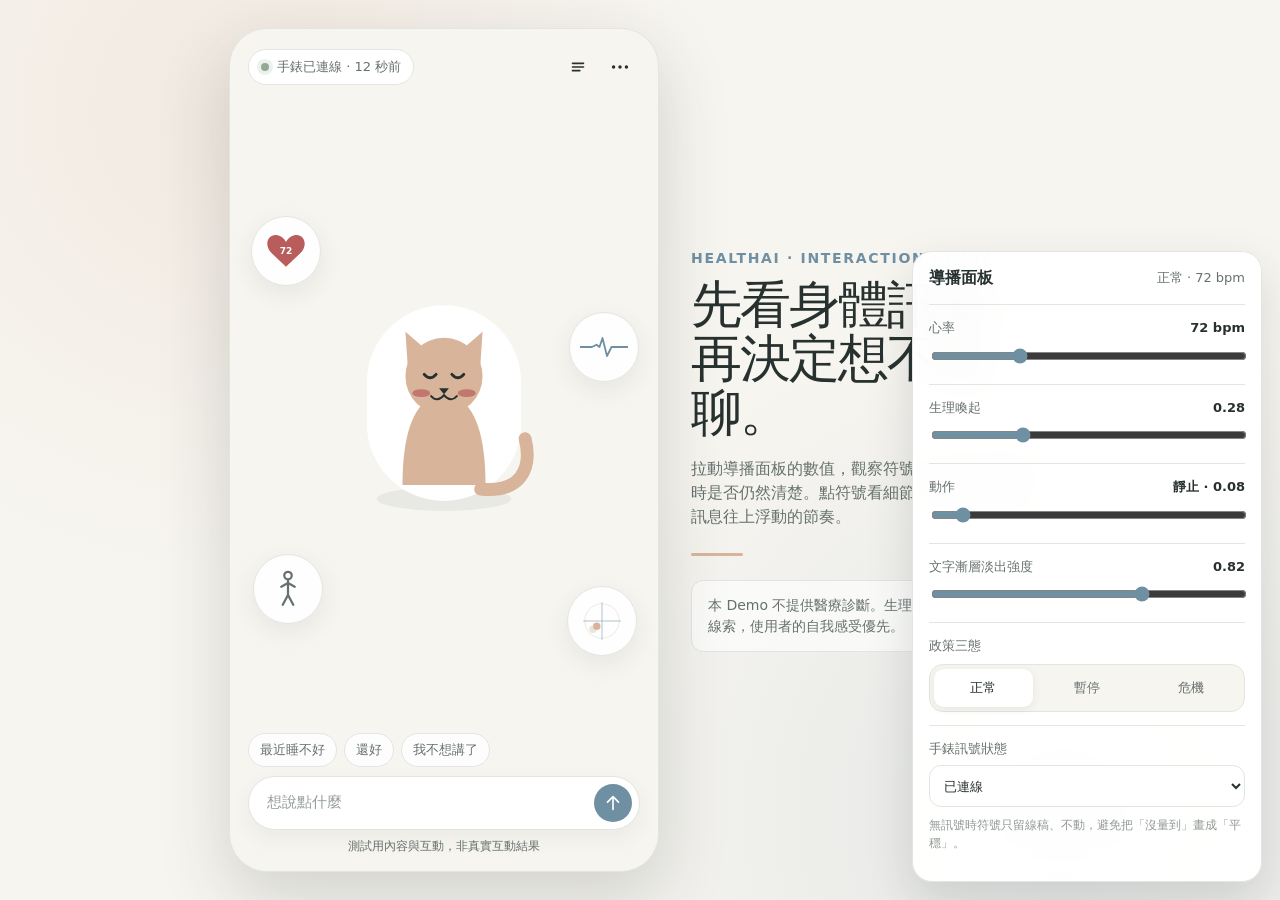
==== Demo/HealthAI/index.html @ ce858ed0 "demo" ====
<!DOCTYPE html>
<!-- saved from url=(0062)file:///W:/UnityProject/HealthAI/docs/demo/HealthAI/index.html -->
<html lang="zh-Hant" style="--bpm: 72; --arousal: 0.28; --movement: 0.05;"><head><meta http-equiv="Content-Type" content="text/html; charset=UTF-8">
  
  <meta name="viewport" content="width=device-width, initial-scale=1">
  <meta name="description" content="HealthAI 單頁介面互動 Demo，所有資料與回覆皆為虛構內容。">
  <title>HealthAI 介面互動 Demo</title>
  <style>
    :root {
      --background: #F7F5F0;
      --surface: #FFFFFF;
      --brandPrimary: #6F8FA3;
      --brandSecondary: #91A995;
      --accentWarm: #D8B49B;
      --textPrimary: #27312F;
      --textSecondary: #66716D;
      --divider: #E2E5E1;
      --caution: #B98555;
      --critical: #B85C5C;
      --bpm: 72;
      --arousal: .28;
      --movement: .08;
      --veil-opacity: .82;
      color-scheme: light;
      font-family: "Noto Sans TC", "PingFang TC", "Microsoft JhengHei", "Segoe UI", system-ui, sans-serif;
    }

    * { box-sizing: border-box; }
    html { background: var(--background); }
    body {
      margin: 0;
      min-width: 320px;
      min-height: 100vh;
      color: var(--textPrimary);
      background:
        radial-gradient(circle at 18% 12%, color-mix(in srgb, var(--accentWarm) 18%, transparent), transparent 29rem),
        radial-gradient(circle at 83% 90%, color-mix(in srgb, var(--brandPrimary) 14%, transparent), transparent 32rem),
        var(--background);
      font-size: 16px;
      line-height: 1.5;
    }

    button, input, select { font: inherit; }
    button { color: inherit; }
    button:focus-visible, input:focus-visible, select:focus-visible {
      outline: 3px solid color-mix(in srgb, var(--brandPrimary) 48%, transparent);
      outline-offset: 2px;
    }
    [hidden] { display: none !important; }

    .demo-shell {
      min-height: 100vh;
      display: grid;
      grid-template-columns: minmax(320px, 430px) minmax(260px, 360px);
      align-items: center;
      justify-content: center;
      gap: 32px;
      padding: 28px;
    }

    .context {
      max-width: 350px;
      align-self: center;
    }
    .context-kicker {
      margin: 0 0 8px;
      color: var(--brandPrimary);
      font-size: .875rem;
      font-weight: 700;
      letter-spacing: .12em;
      text-transform: uppercase;
    }
    .context h1 {
      margin: 0;
      font-size: clamp(2rem, 4vw, 3.6rem);
      font-weight: 500;
      line-height: 1.06;
      letter-spacing: -.04em;
    }
    .context-copy { margin: 18px 0 0; color: var(--textSecondary); }
    .context-rule {
      width: 52px;
      height: 3px;
      margin: 24px 0;
      border: 0;
      border-radius: 99px;
      background: var(--accentWarm);
    }
    .context-note {
      margin: 0;
      padding: 14px 16px;
      border: 1px solid var(--divider);
      border-radius: 12px;
      background: color-mix(in srgb, var(--surface) 65%, transparent);
      color: var(--textSecondary);
      font-size: .875rem;
    }

    .phone {
      position: relative;
      width: min(100%, 430px);
      height: min(880px, calc(100vh - 56px));
      min-height: 680px;
      overflow: hidden;
      isolation: isolate;
      border: 1px solid var(--divider);
      border-radius: 38px;
      background: var(--background);
      box-shadow: 0 26px 70px color-mix(in srgb, var(--textPrimary) 18%, transparent);
    }

    .app {
      height: 100%;
      display: flex;
      flex-direction: column;
      padding: max(18px, env(safe-area-inset-top)) 18px max(16px, env(safe-area-inset-bottom));
    }

    .topbar {
      position: relative;
      z-index: 7;
      display: flex;
      align-items: center;
      justify-content: space-between;
      gap: 12px;
    }
    .top-actions { position: relative; display: flex; align-items: center; gap: 2px; }
    .connection {
      min-height: 36px;
      display: inline-flex;
      align-items: center;
      gap: 8px;
      padding: 6px 12px;
      border: 1px solid var(--divider);
      border-radius: 999px;
      background: var(--surface);
      color: var(--textSecondary);
      font-size: .8125rem;
      white-space: nowrap;
    }
    .connection-dot {
      width: 8px;
      height: 8px;
      border-radius: 50%;
      background: var(--brandSecondary);
      box-shadow: 0 0 0 4px color-mix(in srgb, var(--brandSecondary) 17%, transparent);
    }
    .icon-button {
      width: 40px;
      height: 40px;
      display: inline-grid;
      place-items: center;
      flex: 0 0 auto;
      padding: 0;
      border: 0;
      border-radius: 50%;
      background: transparent;
      cursor: pointer;
    }
    .icon-button:hover { background: color-mix(in srgb, var(--surface) 75%, transparent); }
    .icon { width: 22px; height: 22px; fill: none; stroke: currentColor; stroke-width: 1.8; stroke-linecap: round; stroke-linejoin: round; }

    .entry-menu {
      position: absolute;
      z-index: 15;
      top: 45px;
      right: 0;
      width: 220px;
      display: none;
      padding: 7px;
      border: 1px solid var(--divider);
      border-radius: 16px;
      background: var(--surface);
      box-shadow: 0 14px 34px color-mix(in srgb, var(--textPrimary) 14%, transparent);
    }
    .entry-menu.open { display: grid; gap: 3px; }
    .entry-menu button {
      min-height: 44px;
      display: flex;
      align-items: center;
      justify-content: space-between;
      padding: 9px 11px;
      border: 0;
      border-radius: 11px;
      background: transparent;
      cursor: pointer;
      text-align: left;
      font-size: .875rem;
    }
    .entry-menu button:hover { background: var(--background); }
    .entry-menu small { color: var(--textSecondary); }

    .persistent-disclosure {
      flex-shrink: 0;
      margin: 8px 0 0;
      padding: 0 4px;
      color: var(--textSecondary);
      font-size: .75rem;
      line-height: 1.45;
      text-align: center;
    }

    .scene {
      position: relative;
      flex: 1;
      min-height: 0;
      margin-top: 8px;
    }

    .cat-wrap {
      position: absolute;
      left: 50%;
      top: 49%;
      width: 178px;
      transform: translate(-50%, -50%);
      transition: opacity .3s ease, transform .45s ease;
    }
    .cat-wrap svg { display: block; width: 100%; overflow: visible; }
    .cat-eyes-soft, .cat-mouth-soft { opacity: 1; transition: opacity .25s ease; }
    .cat-eyes-open { opacity: 0; transition: opacity .25s ease; }
    .cat-eyes-neutral, .cat-mouth-neutral { opacity: 0; transition: opacity .25s ease; }
    .cat-cheeks { opacity: .7; transition: opacity .25s ease; }
    [data-expression="attentive"] .cat-eyes-soft { opacity: 0; }
    [data-expression="attentive"] .cat-eyes-open { opacity: 1; }
    [data-state="paused"] .cat-eyes-soft,
    [data-state="paused"] .cat-eyes-open,
    [data-state="paused"] .cat-mouth-soft,
    [data-state="crisis"] .cat-eyes-soft,
    [data-state="crisis"] .cat-eyes-open,
    [data-state="crisis"] .cat-mouth-soft { opacity: 0; }
    [data-state="paused"] .cat-eyes-neutral,
    [data-state="paused"] .cat-mouth-neutral,
    [data-state="crisis"] .cat-eyes-neutral,
    [data-state="crisis"] .cat-mouth-neutral { opacity: 1; }
    [data-state="paused"] .cat-cheeks,
    [data-state="crisis"] .cat-cheeks { opacity: 0; }

    .signal {
      position: absolute;
      z-index: 2;
      display: grid;
      place-items: center;
      width: 70px;
      height: 70px;
      padding: 0;
      border: 1px solid var(--divider);
      border-radius: 50%;
      background: color-mix(in srgb, var(--surface) 92%, transparent);
      box-shadow: 0 8px 24px color-mix(in srgb, var(--textPrimary) 8%, transparent);
      cursor: pointer;
      transition: border-color .2s ease, transform .2s ease, opacity .2s ease;
    }
    .signal:hover, .signal:focus-visible {
      z-index: 6;
      border-color: var(--brandPrimary);
    }
    .signal-heart { left: 3px; top: 19%; color: var(--critical); }
    .signal-ecg { right: 1px; top: 34%; color: var(--brandPrimary); }
    .signal-walk { left: 5px; bottom: 17%; color: var(--textSecondary); }
    .signal-va { right: 3px; bottom: 12%; color: var(--brandPrimary); }
    .signal svg { width: 48px; height: 48px; overflow: visible; }

    .heart-glyph {
      transform-origin: 32px 34px;
      animation: heartbeat calc(60s / var(--bpm)) ease-in-out infinite;
    }
    .heart-number {
      font-size: 12px;
      font-weight: 700;
      fill: var(--surface);
      text-anchor: middle;
      dominant-baseline: middle;
      pointer-events: none;
    }
    .heart-number.three-digits { font-size: 9.5px; }
    @keyframes heartbeat {
      0%, 44%, 100% { transform: scale(1); }
      12% { transform: scale(1.13); }
      24% { transform: scale(.98); }
    }

    .ecg-window { clip-path: inset(0 round 10px); }
    .ecg-track { animation: ecg-roll calc(2.7s - var(--arousal) * 1.7s) linear infinite; }
    @keyframes ecg-roll { to { transform: translateX(-64px); } }

    .walker-pose { display: none; }
    .walker-pose.active { display: block; }
    .walker.active { animation: walk-bob calc(1.2s - var(--movement) * .7s) ease-in-out infinite; }
    @keyframes walk-bob { 50% { transform: translateY(-2px) rotate(1deg); } }

    .va-cursor { transition: cx .55s ease, cy .55s ease; }
    .va-trail { transition: cx 1.15s ease, cy 1.15s ease; }

    .unknown .signal-heart,
    .unknown .signal-ecg,
    .unknown .signal-walk { color: var(--textSecondary); border-style: dashed; opacity: .74; }
    .unknown .heart-glyph { fill: none; stroke: currentColor; stroke-width: 2; animation: none; }
    .unknown .heart-number { fill: var(--textSecondary); font-size: 15px; }
    .unknown .ecg-track, .unknown .walker { animation: none; }

    .messages-veil {
      display: none;
      position: absolute;
      z-index: 3;
      left: -18px;
      right: -18px;
      bottom: 0;
      height: 68%;
      pointer-events: none;
      opacity: 0;
      background: linear-gradient(to bottom, transparent 0%, rgb(247 245 240 / .62) 42%, rgb(247 245 240 / var(--veil-opacity)) 100%);
      transition: opacity .3s ease;
    }
    [data-state="conversing"] .messages-veil,
    [data-state="paused"] .messages-veil,
    [data-state="crisis"] .messages-veil { opacity: 1; }

    .message-stack {
      position: absolute;
      z-index: 5;
      left: 5px;
      right: 5px;
      bottom: 8px;
      max-height: 48%;
      display: flex;
      flex-direction: column-reverse;
      gap: 9px;
      overflow: hidden;
      pointer-events: none;
      -webkit-mask-image: linear-gradient(to top, black 0%, black 40%, transparent 100%);
      mask-image: linear-gradient(to top, black 0%, black 40%, transparent 100%);
    }
    .message {
      align-self: flex-start;
      flex-shrink: 0;
      width: 100%;
      padding: 3px 0;
      border: 0;
      border-radius: 0;
      background: transparent;
      box-shadow: none;
      text-align: left;
      overflow-wrap: anywhere;
      pointer-events: auto;
      cursor: pointer;
      animation: message-in .36s ease;
    }
    .message.user {
      align-self: flex-start;
    }
    .message-stack .message-prefix { display: inline; margin-right: 8px; }
    .message-prefix {
      display: block;
      margin-bottom: 2px;
      color: var(--textSecondary);
      font-size: .75rem;
      font-weight: 700;
    }
    .message-text { font-size: .875rem; line-height: 1.45; }
    @keyframes message-in {
      from { opacity: 0; transform: translateY(12px); }
      to { opacity: 1; transform: translateY(0); }
    }

    .pinned-notice {
      position: absolute;
      z-index: 8;
      left: 5px;
      right: 5px;
      bottom: 8px;
      display: none;
      padding: 14px 15px;
      border: 1px solid var(--caution);
      border-radius: 16px;
      background: var(--surface);
      box-shadow: 0 12px 28px color-mix(in srgb, var(--textPrimary) 13%, transparent);
    }
    [data-state="paused"] .pinned-notice.pause { display: block; }
    .pinned-notice strong { display: block; margin-bottom: 3px; font-size: .9375rem; }
    .pinned-notice p { margin: 0; color: var(--textSecondary); font-size: .8125rem; }
    .notice-actions { display: flex; gap: 8px; margin-top: 12px; }
    .notice-actions button { flex: 1; min-height: 40px; }

    .crisis-card {
      position: absolute;
      z-index: 9;
      inset: auto 5px 8px;
      display: none;
      padding: 17px;
      border: 2px solid var(--critical);
      border-radius: 20px;
      background: var(--surface);
      box-shadow: 0 16px 34px color-mix(in srgb, var(--critical) 18%, transparent);
    }
    [data-state="crisis"] .crisis-card { display: block; }
    .crisis-card .eyebrow { color: var(--critical); }
    .crisis-card h2 { margin: 3px 0 7px; font-size: 1.125rem; }
    .crisis-card p { margin: 0; color: var(--textSecondary); font-size: .8125rem; }
    .crisis-actions { display: grid; grid-template-columns: 1fr 1fr; gap: 8px; margin-top: 14px; }

    .composer-zone { position: relative; z-index: 10; }
    .quick-prompts {
      display: flex;
      gap: 7px;
      margin: 0 0 9px;
      overflow-x: auto;
      scrollbar-width: none;
    }
    .quick-prompts::-webkit-scrollbar { display: none; }
    .chip-button {
      min-height: 34px;
      flex: 0 0 auto;
      padding: 6px 11px;
      border: 1px solid var(--divider);
      border-radius: 999px;
      background: color-mix(in srgb, var(--surface) 85%, transparent);
      color: var(--textSecondary);
      font-size: .8125rem;
      cursor: pointer;
    }
    .chip-button:hover { border-color: var(--brandPrimary); color: var(--textPrimary); }

    .composer {
      display: flex;
      align-items: center;
      gap: 8px;
      min-height: 52px;
      padding: 7px 7px 7px 16px;
      border: 1px solid var(--divider);
      border-radius: 999px;
      background: var(--surface);
      box-shadow: 0 8px 22px color-mix(in srgb, var(--textPrimary) 6%, transparent);
    }
    .composer input {
      min-width: 0;
      flex: 1;
      border: 0;
      outline: 0;
      background: transparent;
      color: var(--textPrimary);
      font-size: .9375rem;
    }
    .composer input::placeholder { color: var(--textSecondary); opacity: .68; }
    .send-button {
      width: 38px;
      height: 38px;
      display: grid;
      place-items: center;
      flex: 0 0 auto;
      padding: 0;
      border: 0;
      border-radius: 50%;
      background: var(--brandPrimary);
      color: var(--surface);
      cursor: pointer;
    }
    .send-button:disabled { opacity: .45; cursor: not-allowed; }

    .secondary-button, .primary-button, .critical-button {
      min-height: 44px;
      padding: 9px 14px;
      border-radius: 14px;
      cursor: pointer;
      font-size: .875rem;
      font-weight: 700;
    }
    .secondary-button { border: 1px solid var(--divider); background: var(--surface); }
    .primary-button { border: 1px solid var(--brandPrimary); background: var(--brandPrimary); color: var(--surface); }
    .critical-button { border: 1px solid var(--critical); background: var(--critical); color: var(--surface); }

    .scrim {
      position: absolute;
      z-index: 19;
      inset: 0;
      opacity: 0;
      visibility: hidden;
      border: 0;
      background: color-mix(in srgb, var(--textPrimary) 34%, transparent);
      transition: opacity .25s ease, visibility .25s ease;
    }
    .app[data-state="detail"] ~ .scrim, .phone.transcript-open .scrim { opacity: 1; visibility: visible; }

    .sheet {
      position: absolute;
      z-index: 20;
      left: 0;
      right: 0;
      bottom: 0;
      max-height: 78%;
      padding: 12px 22px max(22px, env(safe-area-inset-bottom));
      overflow-y: auto;
      border-radius: 28px 28px 38px 38px;
      background: var(--surface);
      transform: translateY(104%);
      transition: transform .36s cubic-bezier(.22,.8,.28,1);
    }
    .detail-sheet { visibility: hidden; }
    .app[data-state="detail"] ~ .detail-sheet { transform: translateY(0); visibility: visible; }
    .phone.transcript-open .transcript-sheet { transform: translateY(0); }
    .grabber {
      display: grid; place-items: center; width: 100%; height: 36px;
      margin: -8px auto 6px; padding: 0; border: 0; background: transparent;
      cursor: grab; touch-action: none; user-select: none;
    }
    .grabber::after { content: ''; width: 38px; height: 4px; border-radius: 9px; background: var(--divider); }
    .grabber:hover::after, .grabber:focus-visible::after { background: var(--brandPrimary); }
    .sheet.dragging { transition: none; }
    .sheet.dragging .grabber { cursor: grabbing; }
    .sheet-header { display: flex; align-items: flex-start; justify-content: space-between; gap: 12px; }
    .sheet h2 { margin: 0; font-size: 1.125rem; }
    .sheet-kicker, .eyebrow { margin: 0; color: var(--textSecondary); font-size: .75rem; font-weight: 700; letter-spacing: .06em; }
    .metric-line { display: flex; align-items: baseline; gap: 8px; margin: 12px 0; }
    .metric-value { font-size: 2.5rem; font-weight: 500; letter-spacing: -.04em; }
    .metric-unit { color: var(--textSecondary); font-size: .8125rem; }
    .sparkline { width: 100%; height: 62px; display: block; }
    .detail-grid { display: grid; grid-template-columns: 1fr 1fr; gap: 18px; padding-top: 16px; border-top: 1px solid var(--divider); }
    .detail-grid p { margin: 0; }
    .detail-label { color: var(--textSecondary); font-size: .75rem; }
    .detail-data { margin-top: 3px !important; font-size: .9375rem; }
    .sheet-privacy { margin: 14px 0 0; color: var(--textSecondary); opacity: .72; text-align: center; font-size: .75rem; }
    .sheet .primary-button { width: 100%; margin-top: 18px; }

    .transcript-list { display: flex; flex-direction: column; gap: 10px; margin-top: 16px; }
    .transcript-row { padding: 8px 0; overflow-wrap: anywhere; }
    .empty-transcript { padding: 32px 0; color: var(--textSecondary); text-align: center; }

    .director {
      position: fixed;
      z-index: 50;
      right: 18px;
      bottom: 18px;
      width: min(350px, calc(100vw - 36px));
      border: 1px solid var(--divider);
      border-radius: 20px;
      background: color-mix(in srgb, var(--surface) 96%, transparent);
      box-shadow: 0 18px 45px color-mix(in srgb, var(--textPrimary) 15%, transparent);
      overflow: hidden;
      backdrop-filter: blur(16px);
    }
    .director-toggle {
      width: 100%;
      min-height: 52px;
      display: flex;
      align-items: center;
      justify-content: space-between;
      gap: 12px;
      padding: 12px 16px;
      border: 0;
      background: transparent;
      cursor: pointer;
      font-weight: 700;
    }
    .director-toggle span:last-child { color: var(--textSecondary); font-size: .8125rem; font-weight: 500; }
    .director-body { display: none; max-height: min(72vh, 620px); overflow-y: auto; padding: 0 16px 16px; }
    .director.open .director-body { display: block; }
    .control-group { padding: 13px 0; border-top: 1px solid var(--divider); }
    .control-label { display: flex; justify-content: space-between; gap: 10px; margin-bottom: 8px; color: var(--textSecondary); font-size: .8125rem; }
    .control-label output { color: var(--textPrimary); font-weight: 700; }
    input[type="range"] { width: 100%; accent-color: var(--brandPrimary); }
    .segmented { display: grid; grid-template-columns: repeat(3, 1fr); gap: 5px; padding: 4px; border: 1px solid var(--divider); border-radius: 14px; background: var(--background); }
    .segmented button { min-height: 38px; padding: 6px; border: 0; border-radius: 10px; background: transparent; color: var(--textSecondary); cursor: pointer; font-size: .8125rem; }
    .segmented button[aria-pressed="true"] { background: var(--surface); color: var(--textPrimary); box-shadow: 0 2px 8px color-mix(in srgb, var(--textPrimary) 8%, transparent); }
    .select-label { display: grid; gap: 7px; color: var(--textSecondary); font-size: .8125rem; }
    select { min-height: 42px; padding: 8px 10px; border: 1px solid var(--divider); border-radius: 12px; background: var(--surface); color: var(--textPrimary); }
    .director-hint { margin: 9px 0 0; color: var(--textSecondary); opacity: .72; font-size: .75rem; }

    .toast {
      position: fixed;
      z-index: 70;
      left: 50%;
      bottom: 28px;
      max-width: calc(100vw - 36px);
      padding: 11px 16px;
      border: 1px solid var(--divider);
      border-radius: 999px;
      background: var(--textPrimary);
      color: var(--surface);
      font-size: .8125rem;
      transform: translate(-50%, 20px);
      opacity: 0;
      pointer-events: none;
      transition: opacity .2s ease, transform .2s ease;
    }
    .toast.show { opacity: 1; transform: translate(-50%, 0); }

    @media (max-width: 850px) {
      .demo-shell { grid-template-columns: 1fr; padding: 14px; }
      .context { display: none; }
      .phone { justify-self: center; height: calc(100vh - 28px); min-height: 620px; }
      .director { right: 10px; bottom: 10px; }
    }
    @media (max-height: 730px) {
      .phone { min-height: 600px; }
      .quick-prompts { margin-bottom: 6px; }
      .cat-wrap { width: 146px; }
      .signal { width: 62px; height: 62px; }
      .signal svg { width: 43px; height: 43px; }
    }
    @media (prefers-reduced-motion: reduce) {
      *, *::before, *::after {
        scroll-behavior: auto !important;
        animation-duration: .01ms !important;
        animation-iteration-count: 1 !important;
        transition-duration: .01ms !important;
      }
    }
  </style>
</head>
<body>
  <main class="demo-shell">
    <section class="phone" id="phone" aria-label="HealthAI 互動 Demo">
      <div class="app" id="app" data-state="home">
        <header class="topbar">
          <div class="connection" id="connectionStatus">
            <span class="connection-dot" aria-hidden="true" style="background: var(--brandSecondary);"></span>
            <span id="connectionText">手錶已連線 · 12 秒前</span>
          </div>
          <div class="top-actions">
            <button class="icon-button" id="openTranscriptTop" type="button" aria-label="展開完整訊息串">
              <svg class="icon" viewBox="0 0 24 24" aria-hidden="true"><path d="M6 8h12M6 12h12M6 16h8"></path></svg>
            </button>
            <button class="icon-button" id="entryMenuToggle" type="button" aria-label="開啟其他功能入口" aria-expanded="false">
              <svg class="icon" viewBox="0 0 24 24" aria-hidden="true"><circle cx="5" cy="12" r="1"></circle><circle cx="12" cy="12" r="1"></circle><circle cx="19" cy="12" r="1"></circle></svg>
            </button>
            <div class="entry-menu" id="entryMenu">
              <button type="button" data-detail="review"><span>健康回顧</span><small>入口示意</small></button>
              <button type="button" data-detail="records"><span>紀錄</span><small>入口示意</small></button>
              <button type="button" data-detail="settings"><span>設定</span><small>入口示意</small></button>
            </div>
          </div>
        </header>

        <section class="scene" id="scene" aria-label="角色與身體訊號">
          <div class="cat-wrap" aria-label="HealthAI 貓角色">
            <svg viewBox="0 0 180 230" role="img" aria-labelledby="catTitle">
              <title id="catTitle">一隻坐著的柔和色貓咪</title>
              <ellipse cx="90" cy="208" rx="68" ry="12" fill="var(--divider)" opacity=".72"></ellipse>
              <rect x="12" y="12" width="156" height="198" rx="78" fill="var(--surface)"></rect>
              <path d="M87 70 51 39 54 84Z" fill="var(--accentWarm)"></path>
              <path d="M93 70 129 39 126 84Z" fill="var(--accentWarm)"></path>
              <path d="M48 194c0-62 16-91 42-91s42 29 42 91Z" fill="var(--accentWarm)"></path>
              <path d="M127 198c39 4 53-19 45-51" fill="none" stroke="var(--accentWarm)" stroke-width="13" stroke-linecap="round"></path>
              <circle cx="90" cy="84" r="39" fill="var(--accentWarm)"></circle>
              <g class="cat-eyes-soft" fill="none" stroke="var(--textPrimary)" stroke-width="3" stroke-linecap="round">
                <path d="M70 82q6 7 12 0M98 82q6 7 12 0"></path>
              </g>
              <g class="cat-eyes-open" fill="var(--textPrimary)"><circle cx="76" cy="84" r="2.5"></circle><circle cx="104" cy="84" r="2.5"></circle></g>
              <g class="cat-eyes-neutral" fill="none" stroke="var(--textPrimary)" stroke-width="3" stroke-linecap="round">
                <path d="M70 84h12M98 84h12"></path>
              </g>
              <path d="m85 96 10 0-5 6Z" fill="var(--textPrimary)"></path>
              <path class="cat-mouth-soft" d="M90 103q-7 8-13 1m13-1q7 8 13 1" fill="none" stroke="var(--textPrimary)" stroke-width="2" stroke-linecap="round"></path>
              <path class="cat-mouth-neutral" d="M83 107h14" fill="none" stroke="var(--textPrimary)" stroke-width="2" stroke-linecap="round"></path>
              <g class="cat-cheeks" fill="var(--critical)" opacity=".22"><ellipse cx="67" cy="101" rx="9" ry="4"></ellipse><ellipse cx="113" cy="101" rx="9" ry="4"></ellipse></g>
            </svg>
          </div>

          <button class="signal signal-heart" type="button" data-detail="heart" aria-label="心率 72，點擊查看細節">
            <svg viewBox="0 0 64 64" aria-hidden="true">
              <path class="heart-glyph" d="M32 53 13 35C1 23 9 8 21 11c5 1 9 5 11 9 2-4 6-8 11-9 12-3 20 12 8 24Z" fill="currentColor"></path>
              <text class="heart-number" id="heartNumber" x="32" y="32">72</text>
            </svg>
          </button>

          <button class="signal signal-ecg" type="button" data-detail="arousal" aria-label="生理喚起，點擊查看說明">
            <svg class="ecg-window" viewBox="0 0 64 64" aria-hidden="true">
              <g class="ecg-track" fill="none" stroke="currentColor" stroke-width="2.4" stroke-linecap="round" stroke-linejoin="round">
                <path id="ecgPath" d="M-64 32H-48L-42 29L-38 32L-34 20L-28 44L-22 32H0 M0 32H16L22 29L26 32L30 20L36 44L42 32H64 M64 32H80L86 29L90 32L94 20L100 44L106 32H128 M128 32H144L150 29L154 32L158 20L164 44L170 32H192"></path>
              </g>
            </svg>
          </button>

          <button class="signal signal-walk" type="button" data-detail="movement" aria-label="動作狀態靜止，點擊查看說明">
            <svg class="walker" viewBox="0 0 64 64" aria-hidden="true">
              <g id="poseStand" class="walker-pose active" fill="none" stroke="currentColor" stroke-width="3" stroke-linecap="round" stroke-linejoin="round">
                <circle cx="32" cy="14" r="5"></circle><path d="M32 20v20M23 29l9-5 9 5M32 40l-7 13M32 40l7 13"></path>
              </g>
              <g id="poseWalk" class="walker-pose" fill="none" stroke="currentColor" stroke-width="3" stroke-linecap="round" stroke-linejoin="round">
                <circle cx="35" cy="12" r="5"></circle><path d="m33 19-5 18M29 25l-10 8M30 24l12 7M28 37l-12 13M28 37l13 12"></path>
              </g>
              <g id="poseRun" class="walker-pose" fill="none" stroke="currentColor" stroke-width="3" stroke-linecap="round" stroke-linejoin="round">
                <circle cx="39" cy="12" r="5"></circle><path d="m35 19-10 17M31 25l-14 2M31 24l11 9M25 36l-15 6M25 36l12 15"></path>
              </g>
            </svg>
          </button>

          <button class="signal signal-va" type="button" data-detail="va" aria-label="情緒座標，點擊查看說明">
            <svg viewBox="0 0 64 64" aria-hidden="true">
              <circle cx="32" cy="32" r="23" fill="none" stroke="var(--divider)"></circle>
              <path d="M32 7v50M7 32h50" stroke="currentColor" stroke-width="1" opacity=".7"></path>
              <circle class="va-trail" id="vaTrail" cx="20" cy="43" r="5" fill="var(--caution)" opacity=".22"></circle>
              <circle class="va-cursor" id="vaCursor" cx="25" cy="39" r="5" fill="var(--accentWarm)"></circle>
            </svg>
          </button>

          <div class="messages-veil" aria-hidden="true"></div>
          <div class="message-stack" id="messageStack" aria-live="polite" aria-label="最近的訊息" style="mask-image: linear-gradient(to top, black 0%, black 18%, transparent 100%);"></div>

          <aside class="pinned-notice pause" role="status">
            <strong>先停一下，確認現在的感受</strong>
            <p>生理訊號只提供互動線索；你的自我感受永遠優先。</p>
            <div class="notice-actions">
              <button class="secondary-button" type="button" data-resume="slow">有點強烈</button>
              <button class="primary-button" type="button" data-resume="ok">還可以，繼續</button>
            </div>
          </aside>

          <aside class="crisis-card" role="alert">
            <p class="eyebrow">介面示範 · 不是即時求助服務</p>
            <h2>你的安全比繼續對話更重要</h2>
            <p>如果你正處於立即危險，請聯絡當地緊急服務或身邊可信任的人。此按鈕不會撥號。</p>
            <div class="crisis-actions">
              <button class="critical-button" id="fakeCall" type="button">示範：撥打 1925</button>
              <button class="secondary-button" id="markSafe" type="button">我目前安全</button>
            </div>
          </aside>
        </section>

        <section class="composer-zone" aria-label="示範對話輸入">
          <div class="quick-prompts" aria-label="預設短句">
            <button class="chip-button" type="button" data-prompt="最近睡不好">最近睡不好</button>
            <button class="chip-button" type="button" data-prompt="還好">還好</button>
            <button class="chip-button" type="button" data-prompt="我不想講了">我不想講了</button>
          </div>
          <form class="composer" id="composer">
            <input id="messageInput" type="text" maxlength="120" autocomplete="off" aria-label="輸入示範訊息" placeholder="想說點什麼">
            <button class="send-button" id="sendButton" type="submit" aria-label="送出示範訊息">
              <svg class="icon" viewBox="0 0 24 24" aria-hidden="true"><path d="M12 19V5M6 11l6-6 6 6"></path></svg>
            </button>
          </form>
        </section>
        <p class="persistent-disclosure">測試用內容與互動，非真實互動結果</p>
      </div>

      <button class="scrim" id="scrim" type="button" aria-label="關閉面板"></button>

      <section class="sheet detail-sheet" id="detailSheet" aria-labelledby="detailTitle" style="">
        <button class="grabber" type="button" aria-label="向下拖拉或點擊收合細節面板"></button>
        <div class="sheet-header">
          <div>
            <p class="sheet-kicker" id="detailKicker">近 7 天 · 虛構資料</p>
            <h2 id="detailTitle">靜息心率</h2>
          </div>
          <button class="icon-button" id="closeDetail" type="button" aria-label="關閉細節卡">
            <svg class="icon" viewBox="0 0 24 24" aria-hidden="true"><path d="m7 7 10 10M17 7 7 17"></path></svg>
          </button>
        </div>
        <div class="metric-line">
          <span class="metric-value" id="detailValue">72</span>
          <span class="metric-unit" id="detailUnit">bpm · 比上週低 3%</span>
        </div>
        <p id="detailDescription" class="context-copy">數字放在心形中央，方便在動畫停止時仍能辨認目前狀態。</p>
        <svg class="sparkline" id="sparkline" viewBox="0 0 300 62" aria-label="示意趨勢圖">
          <polyline points="4,41 52,26 100,47 148,16 196,34 244,10 296,23" fill="none" stroke="var(--brandPrimary)" stroke-width="3" stroke-linecap="round" stroke-linejoin="round"></polyline>
          <circle cx="296" cy="23" r="5" fill="var(--brandPrimary)"></circle>
        </svg>
        <div class="detail-grid" id="detailGrid"><div><p class="detail-label">涵蓋率</p><p class="detail-data">86%</p></div><div><p class="detail-label">量測來源</p><p class="detail-data">Apple Watch（示意）</p></div></div>
        <button class="primary-button" id="talkFromDetail" type="button">聊聊這件事</button>
        <p class="sheet-privacy">介面 Demo 不會讀取或保存任何健康資料</p>
      </section>

      <section class="sheet transcript-sheet" id="transcriptSheet" aria-labelledby="transcriptTitle" style="">
        <button class="grabber" type="button" aria-label="向下拖拉或點擊收合聊天面板"></button>
        <div class="sheet-header">
          <div>
            <p class="sheet-kicker">完整訊息串 · 僅存在這個分頁</p>
            <h2 id="transcriptTitle">剛才的對話</h2>
          </div>
          <button class="icon-button" id="closeTranscript" type="button" aria-label="收起完整訊息串">
            <svg class="icon" viewBox="0 0 24 24" aria-hidden="true"><path d="m7 7 10 10M17 7 7 17"></path></svg>
          </button>
        </div>
        <div class="transcript-list" id="transcriptList">
          <p class="empty-transcript">送出一句話後，完整內容會保留在這裡。</p>
        </div>
      </section>
    </section>

    <aside class="context" aria-label="Demo 說明">
      <p class="context-kicker">HealthAI · Interaction Study</p>
      <h1>先看身體訊號，再決定想不想聊。</h1>
      <p class="context-copy">拉動導播面板的數值，觀察符號在沒有文字標籤時是否仍然清楚。點符號看細節，送出短句感受訊息往上浮動的節奏。</p>
      <hr class="context-rule">
      <p class="context-note">本 Demo 不提供醫療診斷。生理訊號只作為互動線索，使用者的自我感受優先。</p>
    </aside>
  </main>

  <aside class="director open" id="director" aria-label="Demo 導播面板">
    <button class="director-toggle" id="directorToggle" type="button" aria-expanded="true">
      <span>導播面板</span><span id="directorSummary">正常 · 72 bpm</span>
    </button>
    <div class="director-body">
      <div class="control-group">
        <div class="control-label"><label for="heartRate">心率</label><output id="heartRateOut">72 bpm</output></div>
        <input id="heartRate" type="range" min="45" max="145" value="72" step="1">
      </div>
      <div class="control-group">
        <div class="control-label"><label for="arousal">生理喚起</label><output id="arousalOut">0.28</output></div>
        <input id="arousal" type="range" min="0" max="1" value="0.28" step="0.01">
      </div>
      <div class="control-group">
        <div class="control-label"><label for="movement">動作</label><output id="movementOut">靜止 · 0.05</output></div>
        <input id="movement" type="range" min="0" max="1" value="0.08" step="0.01">
      </div>
      <div class="control-group">
        <div class="control-label"><label for="veil">文字漸層淡出強度</label><output id="veilOut">0.82</output></div>
        <input id="veil" type="range" min="0.55" max="0.95" value="0.82" step="0.01">
      </div>
      <div class="control-group">
        <span class="control-label">政策三態</span>
        <div class="segmented" id="policyControl" role="group" aria-label="切換政策狀態">
          <button type="button" data-policy="conversing" aria-pressed="true">正常</button>
          <button type="button" data-policy="paused" aria-pressed="false">暫停</button>
          <button type="button" data-policy="crisis" aria-pressed="false">危機</button>
        </div>
      </div>
      <div class="control-group">
        <label class="select-label" for="watchStatus">手錶訊號狀態
          <select id="watchStatus">
            <option value="connected">已連線</option>
            <option value="offline">手錶未連線</option>
            <option value="denied">健康資料權限被拒</option>
          </select>
        </label>
        <p class="director-hint">無訊號時符號只留線稿、不動，避免把「沒量到」畫成「平穩」。</p>
      </div>
    </div>
  </aside>

  <div class="toast" id="toast" role="status" aria-live="polite"></div>

  <script>
    (() => {
      const app = document.querySelector('#app');
      const phone = document.querySelector('#phone');
      const root = document.documentElement;
      const messageStack = document.querySelector('#messageStack');
      const transcriptList = document.querySelector('#transcriptList');
      const input = document.querySelector('#messageInput');
      const sendButton = document.querySelector('#sendButton');
      const toast = document.querySelector('#toast');
      const director = document.querySelector('#director');
      let previousState = 'home';
      let activeDetail = 'heart';
      let scriptIndex = 0;
      let toastTimer;
      let touchStartY = null;

      const transcript = [];
      const scriptedReplies = [
        '你願意從昨晚開始說嗎？不用整理得很完整。',
        '聽起來這幾天休息得不太夠。我們先慢一點，確認一下現在的感受。',
        '好，我會跟著你的速度。現在比較想談睡眠，還是先安靜一下？',
        '謝謝你說出來。你不需要為了完成對話而繼續。',
        '我們先把對話停在這裡。你的安全比繼續回想更重要。',
        '收到。這個示範不會保存剛才的內容，關閉分頁後就會消失。',
        '今天先到這裡也可以。你可以把注意力放回呼吸和身邊的環境。'
      ];

      const details = {
        heart: {
          kicker: '近 7 天 · 虛構資料', title: '靜息心率', unit: 'bpm · 比上週低 3%',
          description: '數字放在心形中央，方便在動畫停止時仍能辨認目前狀態。',
          grid: [['涵蓋率', '86%'], ['量測來源', 'Apple Watch（示意）']], sparkline: true
        },
        arousal: {
          kicker: '目前訊號 · 非情緒判讀', title: '生理喚起', unit: '0 到 1 的示意強度',
          description: '波形的振幅與密度一起改變；它只描述身體訊號，不替你判斷情緒。',
          grid: [['低強度', '平緩長波'], ['高強度', '高頻尖波']], sparkline: false
        },
        movement: {
          kicker: '目前訊號 · 0.20 以下靜止', title: '動作狀態', unit: '站立／走路／跑動',
          description: '姿勢本身就能傳達強度，關閉動畫時仍可分辨，不只依賴速度。',
          grid: [['資料範圍', '0.00–1.00'], ['目前門檻', '0.20']], sparkline: false
        },
        va: {
          kicker: '最近 30 秒 · 虛構座標', title: '情緒座標', unit: '方向與強度示意',
          description: '游標與殘影讓變化方向可見；這不是診斷，也不取代你的自我感受。',
          grid: [['橫軸', '愉悅程度'], ['縱軸', '喚起程度']], sparkline: false
        },
        review: {
          kicker: '入口示意 · 不讀取真實資料', title: '健康回顧', unit: '完整內容不在 Demo 範圍',
          description: '正式版本預計整理一段期間的健康趨勢；這裡只保留入口，用來判斷單頁導覽是否容易理解。',
          grid: [['期間', '1／7／28 天'], ['資料', '全部為虛構示意']], sparkline: false
        },
        records: {
          kicker: '入口示意 · 不寫入儲存', title: '紀錄', unit: '關閉分頁後不留下內容',
          description: '正式版本預計包含對話、行動實驗與回憶摘要；Demo 不建立或保存任何紀錄。',
          grid: [['對話紀錄', '未載入'], ['行動實驗', '未載入']], sparkline: false
        },
        settings: {
          kicker: '入口示意 · 無真實權限', title: '設定', unit: '本 Demo 沒有可保存的偏好',
          description: '正式版本才會呈現個人健康資料、語音、隱私與資料管理選項。',
          grid: [['裝置資料', '未連接'], ['本機儲存', '未使用']], sparkline: false
        }
      };

      function showToast(text) {
        window.clearTimeout(toastTimer);
        toast.textContent = text;
        toast.classList.add('show');
        toastTimer = window.setTimeout(() => toast.classList.remove('show'), 2600);
      }

      function visiblePolicyLabel(state) {
        return state === 'paused' ? '暫停' : state === 'crisis' ? '危機' : '正常';
      }

      function setState(state) {
        if (state !== 'detail') previousState = state;
        app.dataset.state = state;
        const blocked = state === 'paused' || state === 'crisis';
        input.disabled = blocked;
        sendButton.disabled = blocked;
        input.placeholder = state === 'paused' ? '先確認現在的感受' : state === 'crisis' ? '安全提醒顯示中' : '想說點什麼';
        const policyState = (state === 'detail' ? previousState : state) === 'home' ? 'conversing' : (state === 'detail' ? previousState : state);
        document.querySelectorAll('[data-policy]').forEach(button => {
          button.setAttribute('aria-pressed', String(button.dataset.policy === policyState));
        });
        updateDirectorSummary();
      }

      function updateDirectorSummary() {
        const state = app.dataset.state === 'detail' ? previousState : app.dataset.state;
        document.querySelector('#directorSummary').textContent = `${visiblePolicyLabel(state)} · ${document.querySelector('#heartRate').value} bpm`;
      }

      function appendMessage(role, text) {
        transcript.push({ role, text });
        const message = document.createElement('button');
        message.type = 'button';
        message.className = `message ${role}`;
        message.setAttribute('aria-label', `${role === 'user' ? '你' : 'HealthAI，AI 生成'}：${text}。點擊展開完整訊息串`);
        message.innerHTML = `<span class="message-prefix">${role === 'user' ? '你' : 'HealthAI · AI 生成'}</span><span class="message-text"></span>`;
        message.querySelector('.message-text').textContent = text;
        message.addEventListener('click', openTranscript);
        messageStack.prepend(message);
        renderTranscript();
      }

      function renderTranscript() {
        transcriptList.replaceChildren();
        if (!transcript.length) {
          const empty = document.createElement('p');
          empty.className = 'empty-transcript';
          empty.textContent = '送出一句話後，完整內容會保留在這裡。';
          transcriptList.append(empty);
          return;
        }
        transcript.forEach(item => {
          const row = document.createElement('div');
          row.className = `transcript-row ${item.role}`;
          const prefix = document.createElement('span');
          prefix.className = 'message-prefix';
          prefix.textContent = item.role === 'user' ? '你' : 'HealthAI · AI 生成';
          const text = document.createElement('span');
          text.className = 'message-text';
          text.textContent = item.text;
          row.append(prefix, text);
          transcriptList.append(row);
        });
      }

      function openTranscript() {
        if (app.dataset.state === 'detail') closeDetail();
        phone.classList.add('transcript-open');
        document.querySelector('#closeTranscript').focus({ preventScroll: true });
      }

      function closeTranscript() {
        phone.classList.remove('transcript-open');
      }

      function sendMessage(text) {
        const value = text.trim();
        if (!value || input.disabled) return;
        if (app.dataset.state === 'home') setState('conversing');
        appendMessage('user', value);
        input.value = '';
        const reply = scriptedReplies[scriptIndex % scriptedReplies.length];
        scriptIndex += 1;
        window.setTimeout(() => {
          appendMessage('ai', reply);
          app.dataset.expression = scriptIndex % 2 === 0 ? 'attentive' : 'soft';
          if (scriptIndex === 2) setState('paused');
          if (scriptIndex === 5) setState('crisis');
        }, 420);
      }

      function openDetail(kind) {
        activeDetail = kind;
        previousState = app.dataset.state === 'detail' ? previousState : app.dataset.state;
        const data = details[kind];
        document.querySelector('#detailKicker').textContent = data.kicker;
        document.querySelector('#detailTitle').textContent = data.title;
        document.querySelector('#detailDescription').textContent = data.description;
        document.querySelector('#detailUnit').textContent = data.unit;
        document.querySelector('#sparkline').hidden = !data.sparkline;
        document.querySelector('#talkFromDetail').hidden = kind !== 'heart';
        document.querySelector('#detailGrid').innerHTML = data.grid.map(([label, value]) => `<div><p class="detail-label">${label}</p><p class="detail-data">${value}</p></div>`).join('');
        updateDetailValue();
        setState('detail');
        document.querySelector('#closeDetail').focus({ preventScroll: true });
      }

      function closeDetail() {
        if (app.dataset.state !== 'detail') return;
        setState(previousState === 'detail' ? 'home' : previousState);
      }

      // Shared handle interaction for the conversation sheet and every detail view.
      function bindSheetHandle(sheet, close) {
        const handle = sheet.querySelector('.grabber');
        let drag = null;
        let suppressClick = false;
        handle.addEventListener('pointerdown', event => {
          if (!event.isPrimary || event.button !== 0) return;
          suppressClick = false;
          drag = { id: event.pointerId, y: event.clientY, distance: 0, moved: false,
            threshold: Math.min(100, sheet.getBoundingClientRect().height * .25) };
          handle.setPointerCapture(event.pointerId);
          sheet.classList.add('dragging');
        });
        handle.addEventListener('pointermove', event => {
          if (!drag || event.pointerId !== drag.id) return;
          const delta = event.clientY - drag.y;
          drag.moved ||= Math.abs(delta) > 5;
          drag.distance = Math.max(0, delta);
          sheet.style.transform = `translateY(${drag.distance}px)`;
        });
        function finish(event) {
          if (!drag || event.pointerId !== drag.id) return;
          const dismiss = event.type === 'pointerup' && drag.distance >= drag.threshold;
          suppressClick = drag.moved || event.type !== 'pointerup';
          drag = null;
          sheet.classList.remove('dragging');
          sheet.style.removeProperty('transform');
          if (handle.hasPointerCapture(event.pointerId)) handle.releasePointerCapture(event.pointerId);
          if (dismiss) close();
        }
        handle.addEventListener('pointerup', finish);
        handle.addEventListener('pointercancel', finish);
        handle.addEventListener('lostpointercapture', finish);
        handle.addEventListener('click', event => {
          if (suppressClick && event.detail !== 0) { suppressClick = false; return; }
          close();
        });
      }
      bindSheetHandle(document.querySelector('#detailSheet'), closeDetail);
      bindSheetHandle(document.querySelector('#transcriptSheet'), closeTranscript);

      function updateDetailValue() {
        const value = document.querySelector('#detailValue');
        if (activeDetail === 'heart') value.textContent = document.querySelector('#heartRate').value;
        if (activeDetail === 'arousal') value.textContent = Number(document.querySelector('#arousal').value).toFixed(2);
        if (activeDetail === 'movement') value.textContent = movementLabel(Number(document.querySelector('#movement').value));
        if (activeDetail === 'va') value.textContent = '移動中';
        if (['review', 'records', 'settings'].includes(activeDetail)) value.textContent = '入口';
      }

      function movementLabel(value) {
        return value <= .2 ? '靜止' : value < .65 ? '走路' : '跑動';
      }

      function updateHeart() {
        const rate = Number(document.querySelector('#heartRate').value);
        root.style.setProperty('--bpm', rate);
        const number = document.querySelector('#heartNumber');
        number.textContent = rate;
        number.classList.toggle('three-digits', rate >= 100);
        document.querySelector('#heartRateOut').textContent = `${rate} bpm`;
        document.querySelector('.signal-heart').setAttribute('aria-label', `心率 ${rate}，點擊查看細節`);
        updateDetailValue();
        updateDirectorSummary();
      }

      function updateArousal() {
        const value = Number(document.querySelector('#arousal').value);
        root.style.setProperty('--arousal', value);
        document.querySelector('#arousalOut').textContent = value.toFixed(2);
        const amplitude = Math.round(7 + value * 17);
        // Absolute coordinates keep every cycle centered on y=32 without accumulated drift.
        // A complete 64-unit cycle matches the CSS animation's translation distance.
        const cycles = [-64, 0, 64, 128].map(x =>
          `M${x} 32H${x + 16}L${x + 22} 29L${x + 26} 32L${x + 30} ${32 - amplitude}L${x + 36} ${32 + amplitude}L${x + 42} 32H${x + 64}`
        );
        document.querySelector('#ecgPath').setAttribute('d', cycles.join(' '));
        const label = value < .34 ? '偏低' : value < .67 ? '中等' : '偏高';
        document.querySelector('.signal-ecg').setAttribute('aria-label', `生理喚起${label}，點擊查看說明`);
        const cx = 16 + Math.round(value * 32);
        const cy = 47 - Math.round(value * 29);
        document.querySelector('#vaCursor').setAttribute('cx', cx);
        document.querySelector('#vaCursor').setAttribute('cy', cy);
        document.querySelector('#vaTrail').setAttribute('cx', Math.max(12, cx - 5));
        document.querySelector('#vaTrail').setAttribute('cy', Math.min(52, cy + 4));
        updateDetailValue();
      }

      function updateMovement() {
        const value = Number(document.querySelector('#movement').value);
        root.style.setProperty('--movement', value);
        const pose = value <= .2 ? 'poseStand' : value < .65 ? 'poseWalk' : 'poseRun';
        document.querySelectorAll('.walker-pose').forEach(node => node.classList.toggle('active', node.id === pose));
        document.querySelector('.walker').classList.toggle('active', value > .2);
        const label = movementLabel(value);
        document.querySelector('#movementOut').textContent = `${label} · ${value.toFixed(2)}`;
        document.querySelector('.signal-walk').setAttribute('aria-label', `動作狀態${label}，點擊查看說明`);
        updateDetailValue();
      }

      function updateVeil() {
        const value = Number(document.querySelector('#veil').value);
        const mask = `linear-gradient(to top, black 0%, black ${Math.round((1 - value) * 100)}%, transparent 100%)`;
        messageStack.style.maskImage = mask;
        messageStack.style.webkitMaskImage = mask;
        document.querySelector('#veilOut').textContent = value.toFixed(2);
      }

      function updateWatchStatus() {
        const status = document.querySelector('#watchStatus').value;
        const unknown = status !== 'connected';
        app.classList.toggle('unknown', unknown);
        document.querySelector('#connectionText').textContent = status === 'connected' ? '手錶已連線 · 12 秒前' : status === 'offline' ? '手錶未連線 · 尚無資料' : '健康資料權限被拒';
        document.querySelector('.connection-dot').style.background = status === 'connected' ? 'var(--brandSecondary)' : status === 'offline' ? 'var(--textSecondary)' : 'var(--critical)';
        document.querySelector('#heartNumber').textContent = unknown ? '?' : document.querySelector('#heartRate').value;
        document.querySelector('.signal-heart').setAttribute('aria-label', unknown ? '心率未知，沒有量測資料' : `心率 ${document.querySelector('#heartRate').value}，點擊查看細節`);
        document.querySelector('.signal-ecg').setAttribute('aria-label', unknown ? '生理喚起未知，沒有量測資料' : '生理喚起，點擊查看說明');
        document.querySelector('.signal-walk').setAttribute('aria-label', unknown ? '動作狀態未知，沒有量測資料' : `動作狀態${movementLabel(Number(document.querySelector('#movement').value))}，點擊查看說明`);
      }

      document.querySelector('#composer').addEventListener('submit', event => {
        event.preventDefault();
        sendMessage(input.value);
      });
      document.querySelectorAll('[data-prompt]').forEach(button => button.addEventListener('click', () => sendMessage(button.dataset.prompt)));
      document.querySelectorAll('[data-detail]').forEach(button => button.addEventListener('click', () => openDetail(button.dataset.detail)));
      document.querySelector('#entryMenuToggle').addEventListener('click', () => {
        const menu = document.querySelector('#entryMenu');
        const open = menu.classList.toggle('open');
        document.querySelector('#entryMenuToggle').setAttribute('aria-expanded', String(open));
      });
      document.querySelector('#entryMenu').addEventListener('click', () => {
        document.querySelector('#entryMenu').classList.remove('open');
        document.querySelector('#entryMenuToggle').setAttribute('aria-expanded', 'false');
      });
      document.querySelector('#closeDetail').addEventListener('click', closeDetail);
      document.querySelector('#scrim').addEventListener('click', () => { closeDetail(); closeTranscript(); });
      document.querySelector('#openTranscriptTop').addEventListener('click', openTranscript);
      document.querySelector('#closeTranscript').addEventListener('click', closeTranscript);
      document.querySelector('#talkFromDetail').addEventListener('click', () => { closeDetail(); input.focus(); });

      document.querySelector('#directorToggle').addEventListener('click', () => {
        const open = director.classList.toggle('open');
        document.querySelector('#directorToggle').setAttribute('aria-expanded', String(open));
      });
      document.querySelectorAll('[data-policy]').forEach(button => button.addEventListener('click', () => setState(button.dataset.policy)));
      document.querySelectorAll('[data-resume]').forEach(button => button.addEventListener('click', () => {
        setState('conversing');
        showToast(button.dataset.resume === 'ok' ? '回到示範對話' : '已放慢節奏；你仍可隨時停下');
      }));
      document.querySelector('#fakeCall').addEventListener('click', () => showToast('介面示範：不會撥號。若有立即危險，請聯絡當地緊急服務。'));
      document.querySelector('#markSafe').addEventListener('click', () => { setState('conversing'); showToast('已回到示範對話'); });

      document.querySelector('#heartRate').addEventListener('input', updateHeart);
      document.querySelector('#arousal').addEventListener('input', updateArousal);
      document.querySelector('#movement').addEventListener('input', updateMovement);
      document.querySelector('#veil').addEventListener('input', updateVeil);
      document.querySelector('#watchStatus').addEventListener('change', updateWatchStatus);

      document.querySelector('#scene').addEventListener('touchstart', event => { touchStartY = event.touches[0].clientY; }, { passive: true });
      document.querySelector('#scene').addEventListener('touchend', event => {
        if (touchStartY !== null && touchStartY - event.changedTouches[0].clientY > 48) openTranscript();
        touchStartY = null;
      }, { passive: true });

      document.addEventListener('keydown', event => {
        if (event.key === 'Escape') { closeDetail(); closeTranscript(); }
      });

      updateHeart();
      updateArousal();
      updateMovement();
      updateVeil();
      updateWatchStatus();
    })();
  </script>


</body></html>
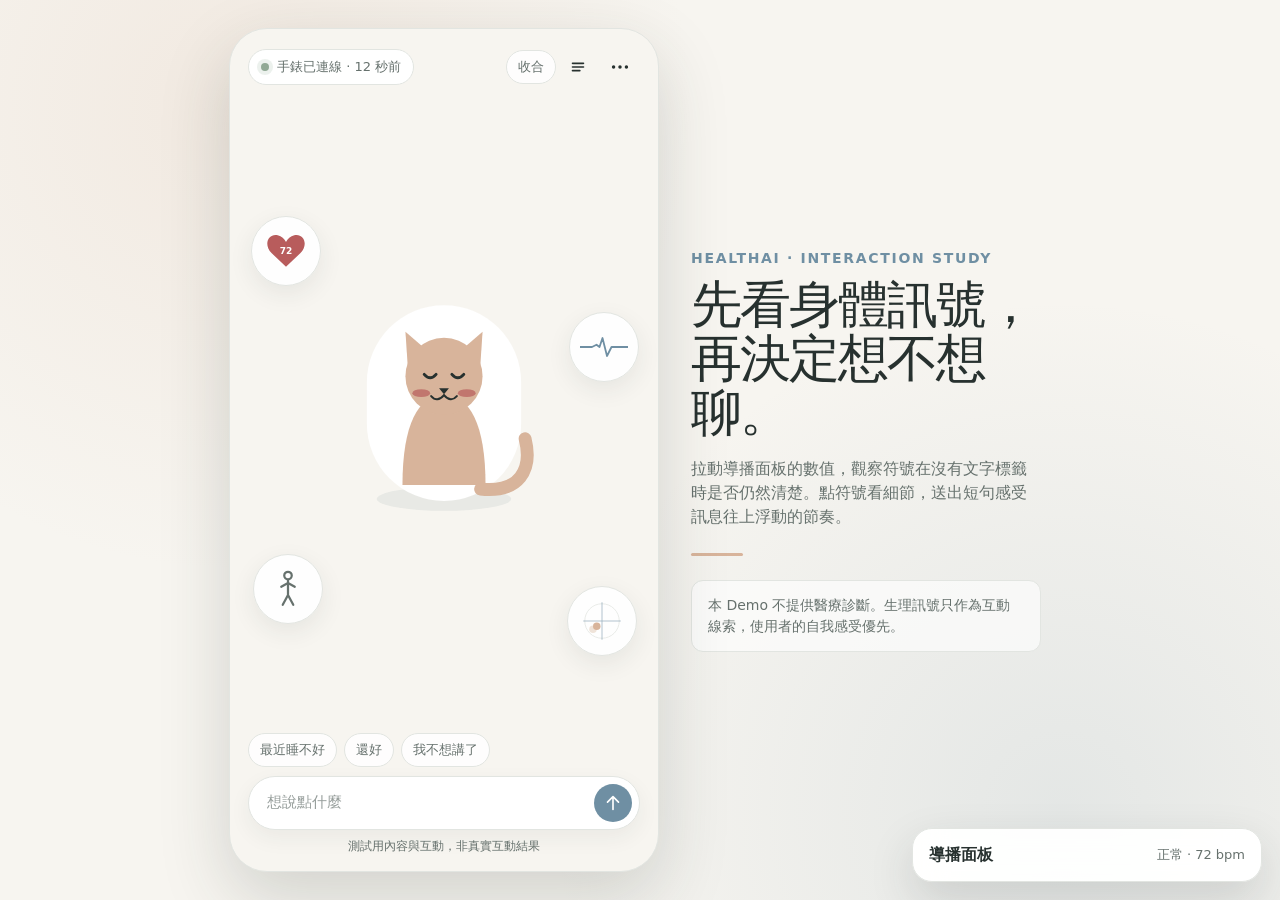
==== commit e8e27681: "update HealthAI" ====
--- a/Demo/HealthAI/index.html
+++ b/Demo/HealthAI/index.html
@@ -1,610 +1,11 @@
-<!DOCTYPE html>
-<!-- saved from url=(0062)file:///W:/UnityProject/HealthAI/docs/demo/HealthAI/index.html -->
-<html lang="zh-Hant" style="--bpm: 72; --arousal: 0.28; --movement: 0.05;"><head><meta http-equiv="Content-Type" content="text/html; charset=UTF-8">
-  
+<!doctype html>
+<html lang="zh-Hant">
+<head>
+  <meta charset="utf-8">
   <meta name="viewport" content="width=device-width, initial-scale=1">
   <meta name="description" content="HealthAI 單頁介面互動 Demo，所有資料與回覆皆為虛構內容。">
   <title>HealthAI 介面互動 Demo</title>
-  <style>
-    :root {
-      --background: #F7F5F0;
-      --surface: #FFFFFF;
-      --brandPrimary: #6F8FA3;
-      --brandSecondary: #91A995;
-      --accentWarm: #D8B49B;
-      --textPrimary: #27312F;
-      --textSecondary: #66716D;
-      --divider: #E2E5E1;
-      --caution: #B98555;
-      --critical: #B85C5C;
-      --bpm: 72;
-      --arousal: .28;
-      --movement: .08;
-      --veil-opacity: .82;
-      color-scheme: light;
-      font-family: "Noto Sans TC", "PingFang TC", "Microsoft JhengHei", "Segoe UI", system-ui, sans-serif;
-    }
-
-    * { box-sizing: border-box; }
-    html { background: var(--background); }
-    body {
-      margin: 0;
-      min-width: 320px;
-      min-height: 100vh;
-      color: var(--textPrimary);
-      background:
-        radial-gradient(circle at 18% 12%, color-mix(in srgb, var(--accentWarm) 18%, transparent), transparent 29rem),
-        radial-gradient(circle at 83% 90%, color-mix(in srgb, var(--brandPrimary) 14%, transparent), transparent 32rem),
-        var(--background);
-      font-size: 16px;
-      line-height: 1.5;
-    }
-
-    button, input, select { font: inherit; }
-    button { color: inherit; }
-    button:focus-visible, input:focus-visible, select:focus-visible {
-      outline: 3px solid color-mix(in srgb, var(--brandPrimary) 48%, transparent);
-      outline-offset: 2px;
-    }
-    [hidden] { display: none !important; }
-
-    .demo-shell {
-      min-height: 100vh;
-      display: grid;
-      grid-template-columns: minmax(320px, 430px) minmax(260px, 360px);
-      align-items: center;
-      justify-content: center;
-      gap: 32px;
-      padding: 28px;
-    }
-
-    .context {
-      max-width: 350px;
-      align-self: center;
-    }
-    .context-kicker {
-      margin: 0 0 8px;
-      color: var(--brandPrimary);
-      font-size: .875rem;
-      font-weight: 700;
-      letter-spacing: .12em;
-      text-transform: uppercase;
-    }
-    .context h1 {
-      margin: 0;
-      font-size: clamp(2rem, 4vw, 3.6rem);
-      font-weight: 500;
-      line-height: 1.06;
-      letter-spacing: -.04em;
-    }
-    .context-copy { margin: 18px 0 0; color: var(--textSecondary); }
-    .context-rule {
-      width: 52px;
-      height: 3px;
-      margin: 24px 0;
-      border: 0;
-      border-radius: 99px;
-      background: var(--accentWarm);
-    }
-    .context-note {
-      margin: 0;
-      padding: 14px 16px;
-      border: 1px solid var(--divider);
-      border-radius: 12px;
-      background: color-mix(in srgb, var(--surface) 65%, transparent);
-      color: var(--textSecondary);
-      font-size: .875rem;
-    }
-
-    .phone {
-      position: relative;
-      width: min(100%, 430px);
-      height: min(880px, calc(100vh - 56px));
-      min-height: 680px;
-      overflow: hidden;
-      isolation: isolate;
-      border: 1px solid var(--divider);
-      border-radius: 38px;
-      background: var(--background);
-      box-shadow: 0 26px 70px color-mix(in srgb, var(--textPrimary) 18%, transparent);
-    }
-
-    .app {
-      height: 100%;
-      display: flex;
-      flex-direction: column;
-      padding: max(18px, env(safe-area-inset-top)) 18px max(16px, env(safe-area-inset-bottom));
-    }
-
-    .topbar {
-      position: relative;
-      z-index: 7;
-      display: flex;
-      align-items: center;
-      justify-content: space-between;
-      gap: 12px;
-    }
-    .top-actions { position: relative; display: flex; align-items: center; gap: 2px; }
-    .connection {
-      min-height: 36px;
-      display: inline-flex;
-      align-items: center;
-      gap: 8px;
-      padding: 6px 12px;
-      border: 1px solid var(--divider);
-      border-radius: 999px;
-      background: var(--surface);
-      color: var(--textSecondary);
-      font-size: .8125rem;
-      white-space: nowrap;
-    }
-    .connection-dot {
-      width: 8px;
-      height: 8px;
-      border-radius: 50%;
-      background: var(--brandSecondary);
-      box-shadow: 0 0 0 4px color-mix(in srgb, var(--brandSecondary) 17%, transparent);
-    }
-    .icon-button {
-      width: 40px;
-      height: 40px;
-      display: inline-grid;
-      place-items: center;
-      flex: 0 0 auto;
-      padding: 0;
-      border: 0;
-      border-radius: 50%;
-      background: transparent;
-      cursor: pointer;
-    }
-    .icon-button:hover { background: color-mix(in srgb, var(--surface) 75%, transparent); }
-    .icon { width: 22px; height: 22px; fill: none; stroke: currentColor; stroke-width: 1.8; stroke-linecap: round; stroke-linejoin: round; }
-
-    .entry-menu {
-      position: absolute;
-      z-index: 15;
-      top: 45px;
-      right: 0;
-      width: 220px;
-      display: none;
-      padding: 7px;
-      border: 1px solid var(--divider);
-      border-radius: 16px;
-      background: var(--surface);
-      box-shadow: 0 14px 34px color-mix(in srgb, var(--textPrimary) 14%, transparent);
-    }
-    .entry-menu.open { display: grid; gap: 3px; }
-    .entry-menu button {
-      min-height: 44px;
-      display: flex;
-      align-items: center;
-      justify-content: space-between;
-      padding: 9px 11px;
-      border: 0;
-      border-radius: 11px;
-      background: transparent;
-      cursor: pointer;
-      text-align: left;
-      font-size: .875rem;
-    }
-    .entry-menu button:hover { background: var(--background); }
-    .entry-menu small { color: var(--textSecondary); }
-
-    .persistent-disclosure {
-      flex-shrink: 0;
-      margin: 8px 0 0;
-      padding: 0 4px;
-      color: var(--textSecondary);
-      font-size: .75rem;
-      line-height: 1.45;
-      text-align: center;
-    }
-
-    .scene {
-      position: relative;
-      flex: 1;
-      min-height: 0;
-      margin-top: 8px;
-    }
-
-    .cat-wrap {
-      position: absolute;
-      left: 50%;
-      top: 49%;
-      width: 178px;
-      transform: translate(-50%, -50%);
-      transition: opacity .3s ease, transform .45s ease;
-    }
-    .cat-wrap svg { display: block; width: 100%; overflow: visible; }
-    .cat-eyes-soft, .cat-mouth-soft { opacity: 1; transition: opacity .25s ease; }
-    .cat-eyes-open { opacity: 0; transition: opacity .25s ease; }
-    .cat-eyes-neutral, .cat-mouth-neutral { opacity: 0; transition: opacity .25s ease; }
-    .cat-cheeks { opacity: .7; transition: opacity .25s ease; }
-    [data-expression="attentive"] .cat-eyes-soft { opacity: 0; }
-    [data-expression="attentive"] .cat-eyes-open { opacity: 1; }
-    [data-state="paused"] .cat-eyes-soft,
-    [data-state="paused"] .cat-eyes-open,
-    [data-state="paused"] .cat-mouth-soft,
-    [data-state="crisis"] .cat-eyes-soft,
-    [data-state="crisis"] .cat-eyes-open,
-    [data-state="crisis"] .cat-mouth-soft { opacity: 0; }
-    [data-state="paused"] .cat-eyes-neutral,
-    [data-state="paused"] .cat-mouth-neutral,
-    [data-state="crisis"] .cat-eyes-neutral,
-    [data-state="crisis"] .cat-mouth-neutral { opacity: 1; }
-    [data-state="paused"] .cat-cheeks,
-    [data-state="crisis"] .cat-cheeks { opacity: 0; }
-
-    .signal {
-      position: absolute;
-      z-index: 2;
-      display: grid;
-      place-items: center;
-      width: 70px;
-      height: 70px;
-      padding: 0;
-      border: 1px solid var(--divider);
-      border-radius: 50%;
-      background: color-mix(in srgb, var(--surface) 92%, transparent);
-      box-shadow: 0 8px 24px color-mix(in srgb, var(--textPrimary) 8%, transparent);
-      cursor: pointer;
-      transition: border-color .2s ease, transform .2s ease, opacity .2s ease;
-    }
-    .signal:hover, .signal:focus-visible {
-      z-index: 6;
-      border-color: var(--brandPrimary);
-    }
-    .signal-heart { left: 3px; top: 19%; color: var(--critical); }
-    .signal-ecg { right: 1px; top: 34%; color: var(--brandPrimary); }
-    .signal-walk { left: 5px; bottom: 17%; color: var(--textSecondary); }
-    .signal-va { right: 3px; bottom: 12%; color: var(--brandPrimary); }
-    .signal svg { width: 48px; height: 48px; overflow: visible; }
-
-    .heart-glyph {
-      transform-origin: 32px 34px;
-      animation: heartbeat calc(60s / var(--bpm)) ease-in-out infinite;
-    }
-    .heart-number {
-      font-size: 12px;
-      font-weight: 700;
-      fill: var(--surface);
-      text-anchor: middle;
-      dominant-baseline: middle;
-      pointer-events: none;
-    }
-    .heart-number.three-digits { font-size: 9.5px; }
-    @keyframes heartbeat {
-      0%, 44%, 100% { transform: scale(1); }
-      12% { transform: scale(1.13); }
-      24% { transform: scale(.98); }
-    }
-
-    .ecg-window { clip-path: inset(0 round 10px); }
-    .ecg-track { animation: ecg-roll calc(2.7s - var(--arousal) * 1.7s) linear infinite; }
-    @keyframes ecg-roll { to { transform: translateX(-64px); } }
-
-    .walker-pose { display: none; }
-    .walker-pose.active { display: block; }
-    .walker.active { animation: walk-bob calc(1.2s - var(--movement) * .7s) ease-in-out infinite; }
-    @keyframes walk-bob { 50% { transform: translateY(-2px) rotate(1deg); } }
-
-    .va-cursor { transition: cx .55s ease, cy .55s ease; }
-    .va-trail { transition: cx 1.15s ease, cy 1.15s ease; }
-
-    .unknown .signal-heart,
-    .unknown .signal-ecg,
-    .unknown .signal-walk { color: var(--textSecondary); border-style: dashed; opacity: .74; }
-    .unknown .heart-glyph { fill: none; stroke: currentColor; stroke-width: 2; animation: none; }
-    .unknown .heart-number { fill: var(--textSecondary); font-size: 15px; }
-    .unknown .ecg-track, .unknown .walker { animation: none; }
-
-    .messages-veil {
-      display: none;
-      position: absolute;
-      z-index: 3;
-      left: -18px;
-      right: -18px;
-      bottom: 0;
-      height: 68%;
-      pointer-events: none;
-      opacity: 0;
-      background: linear-gradient(to bottom, transparent 0%, rgb(247 245 240 / .62) 42%, rgb(247 245 240 / var(--veil-opacity)) 100%);
-      transition: opacity .3s ease;
-    }
-    [data-state="conversing"] .messages-veil,
-    [data-state="paused"] .messages-veil,
-    [data-state="crisis"] .messages-veil { opacity: 1; }
-
-    .message-stack {
-      position: absolute;
-      z-index: 5;
-      left: 5px;
-      right: 5px;
-      bottom: 8px;
-      max-height: 48%;
-      display: flex;
-      flex-direction: column-reverse;
-      gap: 9px;
-      overflow: hidden;
-      pointer-events: none;
-      -webkit-mask-image: linear-gradient(to top, black 0%, black 40%, transparent 100%);
-      mask-image: linear-gradient(to top, black 0%, black 40%, transparent 100%);
-    }
-    .message {
-      align-self: flex-start;
-      flex-shrink: 0;
-      width: 100%;
-      padding: 3px 0;
-      border: 0;
-      border-radius: 0;
-      background: transparent;
-      box-shadow: none;
-      text-align: left;
-      overflow-wrap: anywhere;
-      pointer-events: auto;
-      cursor: pointer;
-      animation: message-in .36s ease;
-    }
-    .message.user {
-      align-self: flex-start;
-    }
-    .message-stack .message-prefix { display: inline; margin-right: 8px; }
-    .message-prefix {
-      display: block;
-      margin-bottom: 2px;
-      color: var(--textSecondary);
-      font-size: .75rem;
-      font-weight: 700;
-    }
-    .message-text { font-size: .875rem; line-height: 1.45; }
-    @keyframes message-in {
-      from { opacity: 0; transform: translateY(12px); }
-      to { opacity: 1; transform: translateY(0); }
-    }
-
-    .pinned-notice {
-      position: absolute;
-      z-index: 8;
-      left: 5px;
-      right: 5px;
-      bottom: 8px;
-      display: none;
-      padding: 14px 15px;
-      border: 1px solid var(--caution);
-      border-radius: 16px;
-      background: var(--surface);
-      box-shadow: 0 12px 28px color-mix(in srgb, var(--textPrimary) 13%, transparent);
-    }
-    [data-state="paused"] .pinned-notice.pause { display: block; }
-    .pinned-notice strong { display: block; margin-bottom: 3px; font-size: .9375rem; }
-    .pinned-notice p { margin: 0; color: var(--textSecondary); font-size: .8125rem; }
-    .notice-actions { display: flex; gap: 8px; margin-top: 12px; }
-    .notice-actions button { flex: 1; min-height: 40px; }
-
-    .crisis-card {
-      position: absolute;
-      z-index: 9;
-      inset: auto 5px 8px;
-      display: none;
-      padding: 17px;
-      border: 2px solid var(--critical);
-      border-radius: 20px;
-      background: var(--surface);
-      box-shadow: 0 16px 34px color-mix(in srgb, var(--critical) 18%, transparent);
-    }
-    [data-state="crisis"] .crisis-card { display: block; }
-    .crisis-card .eyebrow { color: var(--critical); }
-    .crisis-card h2 { margin: 3px 0 7px; font-size: 1.125rem; }
-    .crisis-card p { margin: 0; color: var(--textSecondary); font-size: .8125rem; }
-    .crisis-actions { display: grid; grid-template-columns: 1fr 1fr; gap: 8px; margin-top: 14px; }
-
-    .composer-zone { position: relative; z-index: 10; }
-    .quick-prompts {
-      display: flex;
-      gap: 7px;
-      margin: 0 0 9px;
-      overflow-x: auto;
-      scrollbar-width: none;
-    }
-    .quick-prompts::-webkit-scrollbar { display: none; }
-    .chip-button {
-      min-height: 34px;
-      flex: 0 0 auto;
-      padding: 6px 11px;
-      border: 1px solid var(--divider);
-      border-radius: 999px;
-      background: color-mix(in srgb, var(--surface) 85%, transparent);
-      color: var(--textSecondary);
-      font-size: .8125rem;
-      cursor: pointer;
-    }
-    .chip-button:hover { border-color: var(--brandPrimary); color: var(--textPrimary); }
-
-    .composer {
-      display: flex;
-      align-items: center;
-      gap: 8px;
-      min-height: 52px;
-      padding: 7px 7px 7px 16px;
-      border: 1px solid var(--divider);
-      border-radius: 999px;
-      background: var(--surface);
-      box-shadow: 0 8px 22px color-mix(in srgb, var(--textPrimary) 6%, transparent);
-    }
-    .composer input {
-      min-width: 0;
-      flex: 1;
-      border: 0;
-      outline: 0;
-      background: transparent;
-      color: var(--textPrimary);
-      font-size: .9375rem;
-    }
-    .composer input::placeholder { color: var(--textSecondary); opacity: .68; }
-    .send-button {
-      width: 38px;
-      height: 38px;
-      display: grid;
-      place-items: center;
-      flex: 0 0 auto;
-      padding: 0;
-      border: 0;
-      border-radius: 50%;
-      background: var(--brandPrimary);
-      color: var(--surface);
-      cursor: pointer;
-    }
-    .send-button:disabled { opacity: .45; cursor: not-allowed; }
-
-    .secondary-button, .primary-button, .critical-button {
-      min-height: 44px;
-      padding: 9px 14px;
-      border-radius: 14px;
-      cursor: pointer;
-      font-size: .875rem;
-      font-weight: 700;
-    }
-    .secondary-button { border: 1px solid var(--divider); background: var(--surface); }
-    .primary-button { border: 1px solid var(--brandPrimary); background: var(--brandPrimary); color: var(--surface); }
-    .critical-button { border: 1px solid var(--critical); background: var(--critical); color: var(--surface); }
-
-    .scrim {
-      position: absolute;
-      z-index: 19;
-      inset: 0;
-      opacity: 0;
-      visibility: hidden;
-      border: 0;
-      background: color-mix(in srgb, var(--textPrimary) 34%, transparent);
-      transition: opacity .25s ease, visibility .25s ease;
-    }
-    .app[data-state="detail"] ~ .scrim, .phone.transcript-open .scrim { opacity: 1; visibility: visible; }
-
-    .sheet {
-      position: absolute;
-      z-index: 20;
-      left: 0;
-      right: 0;
-      bottom: 0;
-      max-height: 78%;
-      padding: 12px 22px max(22px, env(safe-area-inset-bottom));
-      overflow-y: auto;
-      border-radius: 28px 28px 38px 38px;
-      background: var(--surface);
-      transform: translateY(104%);
-      transition: transform .36s cubic-bezier(.22,.8,.28,1);
-    }
-    .detail-sheet { visibility: hidden; }
-    .app[data-state="detail"] ~ .detail-sheet { transform: translateY(0); visibility: visible; }
-    .phone.transcript-open .transcript-sheet { transform: translateY(0); }
-    .grabber {
-      display: grid; place-items: center; width: 100%; height: 36px;
-      margin: -8px auto 6px; padding: 0; border: 0; background: transparent;
-      cursor: grab; touch-action: none; user-select: none;
-    }
-    .grabber::after { content: ''; width: 38px; height: 4px; border-radius: 9px; background: var(--divider); }
-    .grabber:hover::after, .grabber:focus-visible::after { background: var(--brandPrimary); }
-    .sheet.dragging { transition: none; }
-    .sheet.dragging .grabber { cursor: grabbing; }
-    .sheet-header { display: flex; align-items: flex-start; justify-content: space-between; gap: 12px; }
-    .sheet h2 { margin: 0; font-size: 1.125rem; }
-    .sheet-kicker, .eyebrow { margin: 0; color: var(--textSecondary); font-size: .75rem; font-weight: 700; letter-spacing: .06em; }
-    .metric-line { display: flex; align-items: baseline; gap: 8px; margin: 12px 0; }
-    .metric-value { font-size: 2.5rem; font-weight: 500; letter-spacing: -.04em; }
-    .metric-unit { color: var(--textSecondary); font-size: .8125rem; }
-    .sparkline { width: 100%; height: 62px; display: block; }
-    .detail-grid { display: grid; grid-template-columns: 1fr 1fr; gap: 18px; padding-top: 16px; border-top: 1px solid var(--divider); }
-    .detail-grid p { margin: 0; }
-    .detail-label { color: var(--textSecondary); font-size: .75rem; }
-    .detail-data { margin-top: 3px !important; font-size: .9375rem; }
-    .sheet-privacy { margin: 14px 0 0; color: var(--textSecondary); opacity: .72; text-align: center; font-size: .75rem; }
-    .sheet .primary-button { width: 100%; margin-top: 18px; }
-
-    .transcript-list { display: flex; flex-direction: column; gap: 10px; margin-top: 16px; }
-    .transcript-row { padding: 8px 0; overflow-wrap: anywhere; }
-    .empty-transcript { padding: 32px 0; color: var(--textSecondary); text-align: center; }
-
-    .director {
-      position: fixed;
-      z-index: 50;
-      right: 18px;
-      bottom: 18px;
-      width: min(350px, calc(100vw - 36px));
-      border: 1px solid var(--divider);
-      border-radius: 20px;
-      background: color-mix(in srgb, var(--surface) 96%, transparent);
-      box-shadow: 0 18px 45px color-mix(in srgb, var(--textPrimary) 15%, transparent);
-      overflow: hidden;
-      backdrop-filter: blur(16px);
-    }
-    .director-toggle {
-      width: 100%;
-      min-height: 52px;
-      display: flex;
-      align-items: center;
-      justify-content: space-between;
-      gap: 12px;
-      padding: 12px 16px;
-      border: 0;
-      background: transparent;
-      cursor: pointer;
-      font-weight: 700;
-    }
-    .director-toggle span:last-child { color: var(--textSecondary); font-size: .8125rem; font-weight: 500; }
-    .director-body { display: none; max-height: min(72vh, 620px); overflow-y: auto; padding: 0 16px 16px; }
-    .director.open .director-body { display: block; }
-    .control-group { padding: 13px 0; border-top: 1px solid var(--divider); }
-    .control-label { display: flex; justify-content: space-between; gap: 10px; margin-bottom: 8px; color: var(--textSecondary); font-size: .8125rem; }
-    .control-label output { color: var(--textPrimary); font-weight: 700; }
-    input[type="range"] { width: 100%; accent-color: var(--brandPrimary); }
-    .segmented { display: grid; grid-template-columns: repeat(3, 1fr); gap: 5px; padding: 4px; border: 1px solid var(--divider); border-radius: 14px; background: var(--background); }
-    .segmented button { min-height: 38px; padding: 6px; border: 0; border-radius: 10px; background: transparent; color: var(--textSecondary); cursor: pointer; font-size: .8125rem; }
-    .segmented button[aria-pressed="true"] { background: var(--surface); color: var(--textPrimary); box-shadow: 0 2px 8px color-mix(in srgb, var(--textPrimary) 8%, transparent); }
-    .select-label { display: grid; gap: 7px; color: var(--textSecondary); font-size: .8125rem; }
-    select { min-height: 42px; padding: 8px 10px; border: 1px solid var(--divider); border-radius: 12px; background: var(--surface); color: var(--textPrimary); }
-    .director-hint { margin: 9px 0 0; color: var(--textSecondary); opacity: .72; font-size: .75rem; }
-
-    .toast {
-      position: fixed;
-      z-index: 70;
-      left: 50%;
-      bottom: 28px;
-      max-width: calc(100vw - 36px);
-      padding: 11px 16px;
-      border: 1px solid var(--divider);
-      border-radius: 999px;
-      background: var(--textPrimary);
-      color: var(--surface);
-      font-size: .8125rem;
-      transform: translate(-50%, 20px);
-      opacity: 0;
-      pointer-events: none;
-      transition: opacity .2s ease, transform .2s ease;
-    }
-    .toast.show { opacity: 1; transform: translate(-50%, 0); }
-
-    @media (max-width: 850px) {
-      .demo-shell { grid-template-columns: 1fr; padding: 14px; }
-      .context { display: none; }
-      .phone { justify-self: center; height: calc(100vh - 28px); min-height: 620px; }
-      .director { right: 10px; bottom: 10px; }
-    }
-    @media (max-height: 730px) {
-      .phone { min-height: 600px; }
-      .quick-prompts { margin-bottom: 6px; }
-      .cat-wrap { width: 146px; }
-      .signal { width: 62px; height: 62px; }
-      .signal svg { width: 43px; height: 43px; }
-    }
-    @media (prefers-reduced-motion: reduce) {
-      *, *::before, *::after {
-        scroll-behavior: auto !important;
-        animation-duration: .01ms !important;
-        animation-iteration-count: 1 !important;
-        transition-duration: .01ms !important;
-      }
-    }
-  </style>
+  <link rel="stylesheet" href="styles.css">
 </head>
 <body>
   <main class="demo-shell">
@@ -612,15 +13,16 @@
       <div class="app" id="app" data-state="home">
         <header class="topbar">
           <div class="connection" id="connectionStatus">
-            <span class="connection-dot" aria-hidden="true" style="background: var(--brandSecondary);"></span>
+            <span class="connection-dot" aria-hidden="true"></span>
             <span id="connectionText">手錶已連線 · 12 秒前</span>
           </div>
           <div class="top-actions">
+            <button class="chip-button" id="signalLayoutToggle" type="button" aria-expanded="true" aria-label="收合訊號到頂部橫列">收合</button>
             <button class="icon-button" id="openTranscriptTop" type="button" aria-label="展開完整訊息串">
-              <svg class="icon" viewBox="0 0 24 24" aria-hidden="true"><path d="M6 8h12M6 12h12M6 16h8"></path></svg>
+              <svg class="icon" viewBox="0 0 24 24" aria-hidden="true"><path d="M6 8h12M6 12h12M6 16h8"/></svg>
             </button>
             <button class="icon-button" id="entryMenuToggle" type="button" aria-label="開啟其他功能入口" aria-expanded="false">
-              <svg class="icon" viewBox="0 0 24 24" aria-hidden="true"><circle cx="5" cy="12" r="1"></circle><circle cx="12" cy="12" r="1"></circle><circle cx="19" cy="12" r="1"></circle></svg>
+              <svg class="icon" viewBox="0 0 24 24" aria-hidden="true"><circle cx="5" cy="12" r="1"/><circle cx="12" cy="12" r="1"/><circle cx="19" cy="12" r="1"/></svg>
             </button>
             <div class="entry-menu" id="entryMenu">
               <button type="button" data-detail="review"><span>健康回顧</span><small>入口示意</small></button>
@@ -634,38 +36,38 @@
           <div class="cat-wrap" aria-label="HealthAI 貓角色">
             <svg viewBox="0 0 180 230" role="img" aria-labelledby="catTitle">
               <title id="catTitle">一隻坐著的柔和色貓咪</title>
-              <ellipse cx="90" cy="208" rx="68" ry="12" fill="var(--divider)" opacity=".72"></ellipse>
-              <rect x="12" y="12" width="156" height="198" rx="78" fill="var(--surface)"></rect>
-              <path d="M87 70 51 39 54 84Z" fill="var(--accentWarm)"></path>
-              <path d="M93 70 129 39 126 84Z" fill="var(--accentWarm)"></path>
-              <path d="M48 194c0-62 16-91 42-91s42 29 42 91Z" fill="var(--accentWarm)"></path>
-              <path d="M127 198c39 4 53-19 45-51" fill="none" stroke="var(--accentWarm)" stroke-width="13" stroke-linecap="round"></path>
-              <circle cx="90" cy="84" r="39" fill="var(--accentWarm)"></circle>
+              <ellipse cx="90" cy="208" rx="68" ry="12" fill="var(--divider)" opacity=".72"/>
+              <rect x="12" y="12" width="156" height="198" rx="78" fill="var(--surface)"/>
+              <path d="M87 70 51 39 54 84Z" fill="var(--accentWarm)"/>
+              <path d="M93 70 129 39 126 84Z" fill="var(--accentWarm)"/>
+              <path d="M48 194c0-62 16-91 42-91s42 29 42 91Z" fill="var(--accentWarm)"/>
+              <path d="M127 198c39 4 53-19 45-51" fill="none" stroke="var(--accentWarm)" stroke-width="13" stroke-linecap="round"/>
+              <circle cx="90" cy="84" r="39" fill="var(--accentWarm)"/>
               <g class="cat-eyes-soft" fill="none" stroke="var(--textPrimary)" stroke-width="3" stroke-linecap="round">
-                <path d="M70 82q6 7 12 0M98 82q6 7 12 0"></path>
-              </g>
-              <g class="cat-eyes-open" fill="var(--textPrimary)"><circle cx="76" cy="84" r="2.5"></circle><circle cx="104" cy="84" r="2.5"></circle></g>
+                <path d="M70 82q6 7 12 0M98 82q6 7 12 0"/>
+              </g>
+              <g class="cat-eyes-open" fill="var(--textPrimary)"><circle cx="76" cy="84" r="2.5"/><circle cx="104" cy="84" r="2.5"/></g>
               <g class="cat-eyes-neutral" fill="none" stroke="var(--textPrimary)" stroke-width="3" stroke-linecap="round">
-                <path d="M70 84h12M98 84h12"></path>
-              </g>
-              <path d="m85 96 10 0-5 6Z" fill="var(--textPrimary)"></path>
-              <path class="cat-mouth-soft" d="M90 103q-7 8-13 1m13-1q7 8 13 1" fill="none" stroke="var(--textPrimary)" stroke-width="2" stroke-linecap="round"></path>
-              <path class="cat-mouth-neutral" d="M83 107h14" fill="none" stroke="var(--textPrimary)" stroke-width="2" stroke-linecap="round"></path>
-              <g class="cat-cheeks" fill="var(--critical)" opacity=".22"><ellipse cx="67" cy="101" rx="9" ry="4"></ellipse><ellipse cx="113" cy="101" rx="9" ry="4"></ellipse></g>
+                <path d="M70 84h12M98 84h12"/>
+              </g>
+              <path d="m85 96 10 0-5 6Z" fill="var(--textPrimary)"/>
+              <path class="cat-mouth-soft" d="M90 103q-7 8-13 1m13-1q7 8 13 1" fill="none" stroke="var(--textPrimary)" stroke-width="2" stroke-linecap="round"/>
+              <path class="cat-mouth-neutral" d="M83 107h14" fill="none" stroke="var(--textPrimary)" stroke-width="2" stroke-linecap="round"/>
+              <g class="cat-cheeks" fill="var(--critical)" opacity=".22"><ellipse cx="67" cy="101" rx="9" ry="4"/><ellipse cx="113" cy="101" rx="9" ry="4"/></g>
             </svg>
           </div>
 
           <button class="signal signal-heart" type="button" data-detail="heart" aria-label="心率 72，點擊查看細節">
             <svg viewBox="0 0 64 64" aria-hidden="true">
-              <path class="heart-glyph" d="M32 53 13 35C1 23 9 8 21 11c5 1 9 5 11 9 2-4 6-8 11-9 12-3 20 12 8 24Z" fill="currentColor"></path>
+              <path class="heart-glyph" d="M32 53 13 35C1 23 9 8 21 11c5 1 9 5 11 9 2-4 6-8 11-9 12-3 20 12 8 24Z" fill="currentColor"/>
               <text class="heart-number" id="heartNumber" x="32" y="32">72</text>
             </svg>
           </button>
 
-          <button class="signal signal-ecg" type="button" data-detail="arousal" aria-label="生理喚起，點擊查看說明">
+          <button class="signal signal-ecg" type="button" data-detail="arousal" aria-label="生理喚起偏低，點擊查看說明">
             <svg class="ecg-window" viewBox="0 0 64 64" aria-hidden="true">
               <g class="ecg-track" fill="none" stroke="currentColor" stroke-width="2.4" stroke-linecap="round" stroke-linejoin="round">
-                <path id="ecgPath" d="M-64 32H-48L-42 29L-38 32L-34 20L-28 44L-22 32H0 M0 32H16L22 29L26 32L30 20L36 44L42 32H64 M64 32H80L86 29L90 32L94 20L100 44L106 32H128 M128 32H144L150 29L154 32L158 20L164 44L170 32H192"></path>
+                <path id="ecgPath" d="M0 32H64"/>
               </g>
             </svg>
           </button>
@@ -673,28 +75,28 @@
           <button class="signal signal-walk" type="button" data-detail="movement" aria-label="動作狀態靜止，點擊查看說明">
             <svg class="walker" viewBox="0 0 64 64" aria-hidden="true">
               <g id="poseStand" class="walker-pose active" fill="none" stroke="currentColor" stroke-width="3" stroke-linecap="round" stroke-linejoin="round">
-                <circle cx="32" cy="14" r="5"></circle><path d="M32 20v20M23 29l9-5 9 5M32 40l-7 13M32 40l7 13"></path>
+                <circle cx="32" cy="14" r="5"/><path d="M32 20v20M23 29l9-5 9 5M32 40l-7 13M32 40l7 13"/>
               </g>
               <g id="poseWalk" class="walker-pose" fill="none" stroke="currentColor" stroke-width="3" stroke-linecap="round" stroke-linejoin="round">
-                <circle cx="35" cy="12" r="5"></circle><path d="m33 19-5 18M29 25l-10 8M30 24l12 7M28 37l-12 13M28 37l13 12"></path>
+                <circle cx="35" cy="12" r="5"/><path d="m33 19-5 18M29 25l-10 8M30 24l12 7M28 37l-12 13M28 37l13 12"/>
               </g>
               <g id="poseRun" class="walker-pose" fill="none" stroke="currentColor" stroke-width="3" stroke-linecap="round" stroke-linejoin="round">
-                <circle cx="39" cy="12" r="5"></circle><path d="m35 19-10 17M31 25l-14 2M31 24l11 9M25 36l-15 6M25 36l12 15"></path>
+                <circle cx="39" cy="12" r="5"/><path d="m35 19-10 17M31 25l-14 2M31 24l11 9M25 36l-15 6M25 36l12 15"/>
               </g>
             </svg>
           </button>
 
           <button class="signal signal-va" type="button" data-detail="va" aria-label="情緒座標，點擊查看說明">
             <svg viewBox="0 0 64 64" aria-hidden="true">
-              <circle cx="32" cy="32" r="23" fill="none" stroke="var(--divider)"></circle>
-              <path d="M32 7v50M7 32h50" stroke="currentColor" stroke-width="1" opacity=".7"></path>
-              <circle class="va-trail" id="vaTrail" cx="20" cy="43" r="5" fill="var(--caution)" opacity=".22"></circle>
-              <circle class="va-cursor" id="vaCursor" cx="25" cy="39" r="5" fill="var(--accentWarm)"></circle>
+              <circle cx="32" cy="32" r="23" fill="none" stroke="var(--divider)"/>
+              <path d="M32 7v50M7 32h50" stroke="currentColor" stroke-width="1" opacity=".7"/>
+              <circle class="va-trail" id="vaTrail" cx="36" cy="27" r="5" fill="var(--caution)" opacity=".22"/>
+              <circle class="va-cursor" id="vaCursor" cx="39" cy="24" r="5" fill="var(--accentWarm)"/>
             </svg>
           </button>
 
           <div class="messages-veil" aria-hidden="true"></div>
-          <div class="message-stack" id="messageStack" aria-live="polite" aria-label="最近的訊息" style="mask-image: linear-gradient(to top, black 0%, black 18%, transparent 100%);"></div>
+          <div class="message-stack" id="messageStack" aria-live="polite" aria-label="最近的訊息"></div>
 
           <aside class="pinned-notice pause" role="status">
             <strong>先停一下，確認現在的感受</strong>
@@ -725,7 +127,7 @@
           <form class="composer" id="composer">
             <input id="messageInput" type="text" maxlength="120" autocomplete="off" aria-label="輸入示範訊息" placeholder="想說點什麼">
             <button class="send-button" id="sendButton" type="submit" aria-label="送出示範訊息">
-              <svg class="icon" viewBox="0 0 24 24" aria-hidden="true"><path d="M12 19V5M6 11l6-6 6 6"></path></svg>
+              <svg class="icon" viewBox="0 0 24 24" aria-hidden="true"><path d="M12 19V5M6 11l6-6 6 6"/></svg>
             </button>
           </form>
         </section>
@@ -734,7 +136,7 @@
 
       <button class="scrim" id="scrim" type="button" aria-label="關閉面板"></button>
 
-      <section class="sheet detail-sheet" id="detailSheet" aria-labelledby="detailTitle" style="">
+      <section class="sheet detail-sheet" id="detailSheet" aria-labelledby="detailTitle">
         <button class="grabber" type="button" aria-label="向下拖拉或點擊收合細節面板"></button>
         <div class="sheet-header">
           <div>
@@ -742,7 +144,7 @@
             <h2 id="detailTitle">靜息心率</h2>
           </div>
           <button class="icon-button" id="closeDetail" type="button" aria-label="關閉細節卡">
-            <svg class="icon" viewBox="0 0 24 24" aria-hidden="true"><path d="m7 7 10 10M17 7 7 17"></path></svg>
+            <svg class="icon" viewBox="0 0 24 24" aria-hidden="true"><path d="m7 7 10 10M17 7 7 17"/></svg>
           </button>
         </div>
         <div class="metric-line">
@@ -751,15 +153,18 @@
         </div>
         <p id="detailDescription" class="context-copy">數字放在心形中央，方便在動畫停止時仍能辨認目前狀態。</p>
         <svg class="sparkline" id="sparkline" viewBox="0 0 300 62" aria-label="示意趨勢圖">
-          <polyline points="4,41 52,26 100,47 148,16 196,34 244,10 296,23" fill="none" stroke="var(--brandPrimary)" stroke-width="3" stroke-linecap="round" stroke-linejoin="round"></polyline>
-          <circle cx="296" cy="23" r="5" fill="var(--brandPrimary)"></circle>
+          <polyline points="4,41 52,26 100,47 148,16 196,34 244,10 296,23" fill="none" stroke="var(--brandPrimary)" stroke-width="3" stroke-linecap="round" stroke-linejoin="round"/>
+          <circle cx="296" cy="23" r="5" fill="var(--brandPrimary)"/>
         </svg>
-        <div class="detail-grid" id="detailGrid"><div><p class="detail-label">涵蓋率</p><p class="detail-data">86%</p></div><div><p class="detail-label">量測來源</p><p class="detail-data">Apple Watch（示意）</p></div></div>
+        <div class="detail-grid" id="detailGrid">
+          <div><p class="detail-label">涵蓋率</p><p class="detail-data">86%</p></div>
+          <div><p class="detail-label">量測來源</p><p class="detail-data">Apple Watch（示意）</p></div>
+        </div>
         <button class="primary-button" id="talkFromDetail" type="button">聊聊這件事</button>
         <p class="sheet-privacy">介面 Demo 不會讀取或保存任何健康資料</p>
       </section>
 
-      <section class="sheet transcript-sheet" id="transcriptSheet" aria-labelledby="transcriptTitle" style="">
+      <section class="sheet transcript-sheet" id="transcriptSheet" aria-labelledby="transcriptTitle">
         <button class="grabber" type="button" aria-label="向下拖拉或點擊收合聊天面板"></button>
         <div class="sheet-header">
           <div>
@@ -767,7 +172,7 @@
             <h2 id="transcriptTitle">剛才的對話</h2>
           </div>
           <button class="icon-button" id="closeTranscript" type="button" aria-label="收起完整訊息串">
-            <svg class="icon" viewBox="0 0 24 24" aria-hidden="true"><path d="m7 7 10 10M17 7 7 17"></path></svg>
+            <svg class="icon" viewBox="0 0 24 24" aria-hidden="true"><path d="m7 7 10 10M17 7 7 17"/></svg>
           </button>
         </div>
         <div class="transcript-list" id="transcriptList">
@@ -785,8 +190,8 @@
     </aside>
   </main>
 
-  <aside class="director open" id="director" aria-label="Demo 導播面板">
-    <button class="director-toggle" id="directorToggle" type="button" aria-expanded="true">
+  <aside class="director" id="director" aria-label="Demo 導播面板">
+    <button class="director-toggle" id="directorToggle" type="button" aria-expanded="false">
       <span>導播面板</span><span id="directorSummary">正常 · 72 bpm</span>
     </button>
     <div class="director-body">
@@ -799,7 +204,7 @@
         <input id="arousal" type="range" min="0" max="1" value="0.28" step="0.01">
       </div>
       <div class="control-group">
-        <div class="control-label"><label for="movement">動作</label><output id="movementOut">靜止 · 0.05</output></div>
+        <div class="control-label"><label for="movement">動作</label><output id="movementOut">靜止 · 0.08</output></div>
         <input id="movement" type="range" min="0" max="1" value="0.08" step="0.01">
       </div>
       <div class="control-group">
@@ -829,361 +234,12 @@
 
   <div class="toast" id="toast" role="status" aria-live="polite"></div>
 
-  <script>
-    (() => {
-      const app = document.querySelector('#app');
-      const phone = document.querySelector('#phone');
-      const root = document.documentElement;
-      const messageStack = document.querySelector('#messageStack');
-      const transcriptList = document.querySelector('#transcriptList');
-      const input = document.querySelector('#messageInput');
-      const sendButton = document.querySelector('#sendButton');
-      const toast = document.querySelector('#toast');
-      const director = document.querySelector('#director');
-      let previousState = 'home';
-      let activeDetail = 'heart';
-      let scriptIndex = 0;
-      let toastTimer;
-      let touchStartY = null;
-
-      const transcript = [];
-      const scriptedReplies = [
-        '你願意從昨晚開始說嗎？不用整理得很完整。',
-        '聽起來這幾天休息得不太夠。我們先慢一點，確認一下現在的感受。',
-        '好，我會跟著你的速度。現在比較想談睡眠，還是先安靜一下？',
-        '謝謝你說出來。你不需要為了完成對話而繼續。',
-        '我們先把對話停在這裡。你的安全比繼續回想更重要。',
-        '收到。這個示範不會保存剛才的內容，關閉分頁後就會消失。',
-        '今天先到這裡也可以。你可以把注意力放回呼吸和身邊的環境。'
-      ];
-
-      const details = {
-        heart: {
-          kicker: '近 7 天 · 虛構資料', title: '靜息心率', unit: 'bpm · 比上週低 3%',
-          description: '數字放在心形中央，方便在動畫停止時仍能辨認目前狀態。',
-          grid: [['涵蓋率', '86%'], ['量測來源', 'Apple Watch（示意）']], sparkline: true
-        },
-        arousal: {
-          kicker: '目前訊號 · 非情緒判讀', title: '生理喚起', unit: '0 到 1 的示意強度',
-          description: '波形的振幅與密度一起改變；它只描述身體訊號，不替你判斷情緒。',
-          grid: [['低強度', '平緩長波'], ['高強度', '高頻尖波']], sparkline: false
-        },
-        movement: {
-          kicker: '目前訊號 · 0.20 以下靜止', title: '動作狀態', unit: '站立／走路／跑動',
-          description: '姿勢本身就能傳達強度，關閉動畫時仍可分辨，不只依賴速度。',
-          grid: [['資料範圍', '0.00–1.00'], ['目前門檻', '0.20']], sparkline: false
-        },
-        va: {
-          kicker: '最近 30 秒 · 虛構座標', title: '情緒座標', unit: '方向與強度示意',
-          description: '游標與殘影讓變化方向可見；這不是診斷，也不取代你的自我感受。',
-          grid: [['橫軸', '愉悅程度'], ['縱軸', '喚起程度']], sparkline: false
-        },
-        review: {
-          kicker: '入口示意 · 不讀取真實資料', title: '健康回顧', unit: '完整內容不在 Demo 範圍',
-          description: '正式版本預計整理一段期間的健康趨勢；這裡只保留入口，用來判斷單頁導覽是否容易理解。',
-          grid: [['期間', '1／7／28 天'], ['資料', '全部為虛構示意']], sparkline: false
-        },
-        records: {
-          kicker: '入口示意 · 不寫入儲存', title: '紀錄', unit: '關閉分頁後不留下內容',
-          description: '正式版本預計包含對話、行動實驗與回憶摘要；Demo 不建立或保存任何紀錄。',
-          grid: [['對話紀錄', '未載入'], ['行動實驗', '未載入']], sparkline: false
-        },
-        settings: {
-          kicker: '入口示意 · 無真實權限', title: '設定', unit: '本 Demo 沒有可保存的偏好',
-          description: '正式版本才會呈現個人健康資料、語音、隱私與資料管理選項。',
-          grid: [['裝置資料', '未連接'], ['本機儲存', '未使用']], sparkline: false
-        }
-      };
-
-      function showToast(text) {
-        window.clearTimeout(toastTimer);
-        toast.textContent = text;
-        toast.classList.add('show');
-        toastTimer = window.setTimeout(() => toast.classList.remove('show'), 2600);
-      }
-
-      function visiblePolicyLabel(state) {
-        return state === 'paused' ? '暫停' : state === 'crisis' ? '危機' : '正常';
-      }
-
-      function setState(state) {
-        if (state !== 'detail') previousState = state;
-        app.dataset.state = state;
-        const blocked = state === 'paused' || state === 'crisis';
-        input.disabled = blocked;
-        sendButton.disabled = blocked;
-        input.placeholder = state === 'paused' ? '先確認現在的感受' : state === 'crisis' ? '安全提醒顯示中' : '想說點什麼';
-        const policyState = (state === 'detail' ? previousState : state) === 'home' ? 'conversing' : (state === 'detail' ? previousState : state);
-        document.querySelectorAll('[data-policy]').forEach(button => {
-          button.setAttribute('aria-pressed', String(button.dataset.policy === policyState));
-        });
-        updateDirectorSummary();
-      }
-
-      function updateDirectorSummary() {
-        const state = app.dataset.state === 'detail' ? previousState : app.dataset.state;
-        document.querySelector('#directorSummary').textContent = `${visiblePolicyLabel(state)} · ${document.querySelector('#heartRate').value} bpm`;
-      }
-
-      function appendMessage(role, text) {
-        transcript.push({ role, text });
-        const message = document.createElement('button');
-        message.type = 'button';
-        message.className = `message ${role}`;
-        message.setAttribute('aria-label', `${role === 'user' ? '你' : 'HealthAI，AI 生成'}：${text}。點擊展開完整訊息串`);
-        message.innerHTML = `<span class="message-prefix">${role === 'user' ? '你' : 'HealthAI · AI 生成'}</span><span class="message-text"></span>`;
-        message.querySelector('.message-text').textContent = text;
-        message.addEventListener('click', openTranscript);
-        messageStack.prepend(message);
-        renderTranscript();
-      }
-
-      function renderTranscript() {
-        transcriptList.replaceChildren();
-        if (!transcript.length) {
-          const empty = document.createElement('p');
-          empty.className = 'empty-transcript';
-          empty.textContent = '送出一句話後，完整內容會保留在這裡。';
-          transcriptList.append(empty);
-          return;
-        }
-        transcript.forEach(item => {
-          const row = document.createElement('div');
-          row.className = `transcript-row ${item.role}`;
-          const prefix = document.createElement('span');
-          prefix.className = 'message-prefix';
-          prefix.textContent = item.role === 'user' ? '你' : 'HealthAI · AI 生成';
-          const text = document.createElement('span');
-          text.className = 'message-text';
-          text.textContent = item.text;
-          row.append(prefix, text);
-          transcriptList.append(row);
-        });
-      }
-
-      function openTranscript() {
-        if (app.dataset.state === 'detail') closeDetail();
-        phone.classList.add('transcript-open');
-        document.querySelector('#closeTranscript').focus({ preventScroll: true });
-      }
-
-      function closeTranscript() {
-        phone.classList.remove('transcript-open');
-      }
-
-      function sendMessage(text) {
-        const value = text.trim();
-        if (!value || input.disabled) return;
-        if (app.dataset.state === 'home') setState('conversing');
-        appendMessage('user', value);
-        input.value = '';
-        const reply = scriptedReplies[scriptIndex % scriptedReplies.length];
-        scriptIndex += 1;
-        window.setTimeout(() => {
-          appendMessage('ai', reply);
-          app.dataset.expression = scriptIndex % 2 === 0 ? 'attentive' : 'soft';
-          if (scriptIndex === 2) setState('paused');
-          if (scriptIndex === 5) setState('crisis');
-        }, 420);
-      }
-
-      function openDetail(kind) {
-        activeDetail = kind;
-        previousState = app.dataset.state === 'detail' ? previousState : app.dataset.state;
-        const data = details[kind];
-        document.querySelector('#detailKicker').textContent = data.kicker;
-        document.querySelector('#detailTitle').textContent = data.title;
-        document.querySelector('#detailDescription').textContent = data.description;
-        document.querySelector('#detailUnit').textContent = data.unit;
-        document.querySelector('#sparkline').hidden = !data.sparkline;
-        document.querySelector('#talkFromDetail').hidden = kind !== 'heart';
-        document.querySelector('#detailGrid').innerHTML = data.grid.map(([label, value]) => `<div><p class="detail-label">${label}</p><p class="detail-data">${value}</p></div>`).join('');
-        updateDetailValue();
-        setState('detail');
-        document.querySelector('#closeDetail').focus({ preventScroll: true });
-      }
-
-      function closeDetail() {
-        if (app.dataset.state !== 'detail') return;
-        setState(previousState === 'detail' ? 'home' : previousState);
-      }
-
-      // Shared handle interaction for the conversation sheet and every detail view.
-      function bindSheetHandle(sheet, close) {
-        const handle = sheet.querySelector('.grabber');
-        let drag = null;
-        let suppressClick = false;
-        handle.addEventListener('pointerdown', event => {
-          if (!event.isPrimary || event.button !== 0) return;
-          suppressClick = false;
-          drag = { id: event.pointerId, y: event.clientY, distance: 0, moved: false,
-            threshold: Math.min(100, sheet.getBoundingClientRect().height * .25) };
-          handle.setPointerCapture(event.pointerId);
-          sheet.classList.add('dragging');
-        });
-        handle.addEventListener('pointermove', event => {
-          if (!drag || event.pointerId !== drag.id) return;
-          const delta = event.clientY - drag.y;
-          drag.moved ||= Math.abs(delta) > 5;
-          drag.distance = Math.max(0, delta);
-          sheet.style.transform = `translateY(${drag.distance}px)`;
-        });
-        function finish(event) {
-          if (!drag || event.pointerId !== drag.id) return;
-          const dismiss = event.type === 'pointerup' && drag.distance >= drag.threshold;
-          suppressClick = drag.moved || event.type !== 'pointerup';
-          drag = null;
-          sheet.classList.remove('dragging');
-          sheet.style.removeProperty('transform');
-          if (handle.hasPointerCapture(event.pointerId)) handle.releasePointerCapture(event.pointerId);
-          if (dismiss) close();
-        }
-        handle.addEventListener('pointerup', finish);
-        handle.addEventListener('pointercancel', finish);
-        handle.addEventListener('lostpointercapture', finish);
-        handle.addEventListener('click', event => {
-          if (suppressClick && event.detail !== 0) { suppressClick = false; return; }
-          close();
-        });
-      }
-      bindSheetHandle(document.querySelector('#detailSheet'), closeDetail);
-      bindSheetHandle(document.querySelector('#transcriptSheet'), closeTranscript);
-
-      function updateDetailValue() {
-        const value = document.querySelector('#detailValue');
-        if (activeDetail === 'heart') value.textContent = document.querySelector('#heartRate').value;
-        if (activeDetail === 'arousal') value.textContent = Number(document.querySelector('#arousal').value).toFixed(2);
-        if (activeDetail === 'movement') value.textContent = movementLabel(Number(document.querySelector('#movement').value));
-        if (activeDetail === 'va') value.textContent = '移動中';
-        if (['review', 'records', 'settings'].includes(activeDetail)) value.textContent = '入口';
-      }
-
-      function movementLabel(value) {
-        return value <= .2 ? '靜止' : value < .65 ? '走路' : '跑動';
-      }
-
-      function updateHeart() {
-        const rate = Number(document.querySelector('#heartRate').value);
-        root.style.setProperty('--bpm', rate);
-        const number = document.querySelector('#heartNumber');
-        number.textContent = rate;
-        number.classList.toggle('three-digits', rate >= 100);
-        document.querySelector('#heartRateOut').textContent = `${rate} bpm`;
-        document.querySelector('.signal-heart').setAttribute('aria-label', `心率 ${rate}，點擊查看細節`);
-        updateDetailValue();
-        updateDirectorSummary();
-      }
-
-      function updateArousal() {
-        const value = Number(document.querySelector('#arousal').value);
-        root.style.setProperty('--arousal', value);
-        document.querySelector('#arousalOut').textContent = value.toFixed(2);
-        const amplitude = Math.round(7 + value * 17);
-        // Absolute coordinates keep every cycle centered on y=32 without accumulated drift.
-        // A complete 64-unit cycle matches the CSS animation's translation distance.
-        const cycles = [-64, 0, 64, 128].map(x =>
-          `M${x} 32H${x + 16}L${x + 22} 29L${x + 26} 32L${x + 30} ${32 - amplitude}L${x + 36} ${32 + amplitude}L${x + 42} 32H${x + 64}`
-        );
-        document.querySelector('#ecgPath').setAttribute('d', cycles.join(' '));
-        const label = value < .34 ? '偏低' : value < .67 ? '中等' : '偏高';
-        document.querySelector('.signal-ecg').setAttribute('aria-label', `生理喚起${label}，點擊查看說明`);
-        const cx = 16 + Math.round(value * 32);
-        const cy = 47 - Math.round(value * 29);
-        document.querySelector('#vaCursor').setAttribute('cx', cx);
-        document.querySelector('#vaCursor').setAttribute('cy', cy);
-        document.querySelector('#vaTrail').setAttribute('cx', Math.max(12, cx - 5));
-        document.querySelector('#vaTrail').setAttribute('cy', Math.min(52, cy + 4));
-        updateDetailValue();
-      }
-
-      function updateMovement() {
-        const value = Number(document.querySelector('#movement').value);
-        root.style.setProperty('--movement', value);
-        const pose = value <= .2 ? 'poseStand' : value < .65 ? 'poseWalk' : 'poseRun';
-        document.querySelectorAll('.walker-pose').forEach(node => node.classList.toggle('active', node.id === pose));
-        document.querySelector('.walker').classList.toggle('active', value > .2);
-        const label = movementLabel(value);
-        document.querySelector('#movementOut').textContent = `${label} · ${value.toFixed(2)}`;
-        document.querySelector('.signal-walk').setAttribute('aria-label', `動作狀態${label}，點擊查看說明`);
-        updateDetailValue();
-      }
-
-      function updateVeil() {
-        const value = Number(document.querySelector('#veil').value);
-        const mask = `linear-gradient(to top, black 0%, black ${Math.round((1 - value) * 100)}%, transparent 100%)`;
-        messageStack.style.maskImage = mask;
-        messageStack.style.webkitMaskImage = mask;
-        document.querySelector('#veilOut').textContent = value.toFixed(2);
-      }
-
-      function updateWatchStatus() {
-        const status = document.querySelector('#watchStatus').value;
-        const unknown = status !== 'connected';
-        app.classList.toggle('unknown', unknown);
-        document.querySelector('#connectionText').textContent = status === 'connected' ? '手錶已連線 · 12 秒前' : status === 'offline' ? '手錶未連線 · 尚無資料' : '健康資料權限被拒';
-        document.querySelector('.connection-dot').style.background = status === 'connected' ? 'var(--brandSecondary)' : status === 'offline' ? 'var(--textSecondary)' : 'var(--critical)';
-        document.querySelector('#heartNumber').textContent = unknown ? '?' : document.querySelector('#heartRate').value;
-        document.querySelector('.signal-heart').setAttribute('aria-label', unknown ? '心率未知，沒有量測資料' : `心率 ${document.querySelector('#heartRate').value}，點擊查看細節`);
-        document.querySelector('.signal-ecg').setAttribute('aria-label', unknown ? '生理喚起未知，沒有量測資料' : '生理喚起，點擊查看說明');
-        document.querySelector('.signal-walk').setAttribute('aria-label', unknown ? '動作狀態未知，沒有量測資料' : `動作狀態${movementLabel(Number(document.querySelector('#movement').value))}，點擊查看說明`);
-      }
-
-      document.querySelector('#composer').addEventListener('submit', event => {
-        event.preventDefault();
-        sendMessage(input.value);
-      });
-      document.querySelectorAll('[data-prompt]').forEach(button => button.addEventListener('click', () => sendMessage(button.dataset.prompt)));
-      document.querySelectorAll('[data-detail]').forEach(button => button.addEventListener('click', () => openDetail(button.dataset.detail)));
-      document.querySelector('#entryMenuToggle').addEventListener('click', () => {
-        const menu = document.querySelector('#entryMenu');
-        const open = menu.classList.toggle('open');
-        document.querySelector('#entryMenuToggle').setAttribute('aria-expanded', String(open));
-      });
-      document.querySelector('#entryMenu').addEventListener('click', () => {
-        document.querySelector('#entryMenu').classList.remove('open');
-        document.querySelector('#entryMenuToggle').setAttribute('aria-expanded', 'false');
-      });
-      document.querySelector('#closeDetail').addEventListener('click', closeDetail);
-      document.querySelector('#scrim').addEventListener('click', () => { closeDetail(); closeTranscript(); });
-      document.querySelector('#openTranscriptTop').addEventListener('click', openTranscript);
-      document.querySelector('#closeTranscript').addEventListener('click', closeTranscript);
-      document.querySelector('#talkFromDetail').addEventListener('click', () => { closeDetail(); input.focus(); });
-
-      document.querySelector('#directorToggle').addEventListener('click', () => {
-        const open = director.classList.toggle('open');
-        document.querySelector('#directorToggle').setAttribute('aria-expanded', String(open));
-      });
-      document.querySelectorAll('[data-policy]').forEach(button => button.addEventListener('click', () => setState(button.dataset.policy)));
-      document.querySelectorAll('[data-resume]').forEach(button => button.addEventListener('click', () => {
-        setState('conversing');
-        showToast(button.dataset.resume === 'ok' ? '回到示範對話' : '已放慢節奏；你仍可隨時停下');
-      }));
-      document.querySelector('#fakeCall').addEventListener('click', () => showToast('介面示範：不會撥號。若有立即危險，請聯絡當地緊急服務。'));
-      document.querySelector('#markSafe').addEventListener('click', () => { setState('conversing'); showToast('已回到示範對話'); });
-
-      document.querySelector('#heartRate').addEventListener('input', updateHeart);
-      document.querySelector('#arousal').addEventListener('input', updateArousal);
-      document.querySelector('#movement').addEventListener('input', updateMovement);
-      document.querySelector('#veil').addEventListener('input', updateVeil);
-      document.querySelector('#watchStatus').addEventListener('change', updateWatchStatus);
-
-      document.querySelector('#scene').addEventListener('touchstart', event => { touchStartY = event.touches[0].clientY; }, { passive: true });
-      document.querySelector('#scene').addEventListener('touchend', event => {
-        if (touchStartY !== null && touchStartY - event.changedTouches[0].clientY > 48) openTranscript();
-        touchStartY = null;
-      }, { passive: true });
-
-      document.addEventListener('keydown', event => {
-        if (event.key === 'Escape') { closeDetail(); closeTranscript(); }
-      });
-
-      updateHeart();
-      updateArousal();
-      updateMovement();
-      updateVeil();
-      updateWatchStatus();
-    })();
-  </script>
-
-
-</body></html>+  <script src="js/motion.js"></script>
+  <script src="js/state.js"></script>
+  <script src="js/demo.js"></script>
+  <script src="js/conversation.js"></script>
+  <script src="js/sheets.js"></script>
+  <script src="js/signals.js"></script>
+  <script src="js/app.js"></script>
+</body>
+</html>
--- a/Demo/HealthAI/styles.css
+++ b/Demo/HealthAI/styles.css
@@ -0,0 +1,607 @@
+:root {
+  --background: #F7F5F0;
+  --surface: #FFFFFF;
+  --brandPrimary: #6F8FA3;
+  --brandSecondary: #91A995;
+  --accentWarm: #D8B49B;
+  --textPrimary: #27312F;
+  --textSecondary: #66716D;
+  --divider: #E2E5E1;
+  --caution: #B98555;
+  --critical: #B85C5C;
+  --bpm: 72;
+  --arousal: .28;
+  --movement: .08;
+  --veil-opacity: .82;
+  color-scheme: light;
+  font-family: "Noto Sans TC", "PingFang TC", "Microsoft JhengHei", "Segoe UI", system-ui, sans-serif;
+}
+
+* { box-sizing: border-box; }
+html { background: var(--background); }
+body {
+  margin: 0;
+  min-width: 320px;
+  min-height: 100vh;
+  color: var(--textPrimary);
+  background:
+    radial-gradient(circle at 18% 12%, color-mix(in srgb, var(--accentWarm) 18%, transparent), transparent 29rem),
+    radial-gradient(circle at 83% 90%, color-mix(in srgb, var(--brandPrimary) 14%, transparent), transparent 32rem),
+    var(--background);
+  font-size: 16px;
+  line-height: 1.5;
+}
+
+button, input, select { font: inherit; }
+button { color: inherit; }
+button:focus-visible, input:focus-visible, select:focus-visible {
+  outline: 3px solid color-mix(in srgb, var(--brandPrimary) 48%, transparent);
+  outline-offset: 2px;
+}
+[hidden] { display: none !important; }
+
+.demo-shell {
+  min-height: 100vh;
+  display: grid;
+  grid-template-columns: minmax(320px, 430px) minmax(260px, 360px);
+  align-items: center;
+  justify-content: center;
+  gap: 32px;
+  padding: 28px;
+}
+
+.context {
+  max-width: 350px;
+  align-self: center;
+}
+.context-kicker {
+  margin: 0 0 8px;
+  color: var(--brandPrimary);
+  font-size: .875rem;
+  font-weight: 700;
+  letter-spacing: .12em;
+  text-transform: uppercase;
+}
+.context h1 {
+  margin: 0;
+  font-size: clamp(2rem, 4vw, 3.6rem);
+  font-weight: 500;
+  line-height: 1.06;
+  letter-spacing: -.04em;
+}
+.context-copy { margin: 18px 0 0; color: var(--textSecondary); }
+.context-rule {
+  width: 52px;
+  height: 3px;
+  margin: 24px 0;
+  border: 0;
+  border-radius: 99px;
+  background: var(--accentWarm);
+}
+.context-note {
+  margin: 0;
+  padding: 14px 16px;
+  border: 1px solid var(--divider);
+  border-radius: 12px;
+  background: color-mix(in srgb, var(--surface) 65%, transparent);
+  color: var(--textSecondary);
+  font-size: .875rem;
+}
+
+.phone {
+  position: relative;
+  width: min(100%, 430px);
+  height: min(880px, calc(100vh - 56px));
+  min-height: 680px;
+  overflow: hidden;
+  isolation: isolate;
+  border: 1px solid var(--divider);
+  border-radius: 38px;
+  background: var(--background);
+  box-shadow: 0 26px 70px color-mix(in srgb, var(--textPrimary) 18%, transparent);
+}
+
+.app {
+  height: 100%;
+  display: flex;
+  flex-direction: column;
+  padding: max(18px, env(safe-area-inset-top)) 18px max(16px, env(safe-area-inset-bottom));
+}
+
+.topbar {
+  position: relative;
+  z-index: 7;
+  display: flex;
+  align-items: center;
+  justify-content: space-between;
+  gap: 12px;
+}
+.top-actions { position: relative; display: flex; align-items: center; gap: 2px; }
+.connection {
+  min-height: 36px;
+  display: inline-flex;
+  align-items: center;
+  gap: 8px;
+  padding: 6px 12px;
+  border: 1px solid var(--divider);
+  border-radius: 999px;
+  background: var(--surface);
+  color: var(--textSecondary);
+  font-size: .8125rem;
+  white-space: nowrap;
+}
+.connection-dot {
+  width: 8px;
+  height: 8px;
+  border-radius: 50%;
+  background: var(--brandSecondary);
+  box-shadow: 0 0 0 4px color-mix(in srgb, var(--brandSecondary) 17%, transparent);
+}
+.icon-button {
+  width: 40px;
+  height: 40px;
+  display: inline-grid;
+  place-items: center;
+  flex: 0 0 auto;
+  padding: 0;
+  border: 0;
+  border-radius: 50%;
+  background: transparent;
+  cursor: pointer;
+}
+.icon-button:hover { background: color-mix(in srgb, var(--surface) 75%, transparent); }
+.icon { width: 22px; height: 22px; fill: none; stroke: currentColor; stroke-width: 1.8; stroke-linecap: round; stroke-linejoin: round; }
+
+.entry-menu {
+  position: absolute;
+  z-index: 15;
+  top: 45px;
+  right: 0;
+  width: 220px;
+  display: none;
+  padding: 7px;
+  border: 1px solid var(--divider);
+  border-radius: 16px;
+  background: var(--surface);
+  box-shadow: 0 14px 34px color-mix(in srgb, var(--textPrimary) 14%, transparent);
+}
+.entry-menu.open { display: grid; gap: 3px; }
+.entry-menu button {
+  min-height: 44px;
+  display: flex;
+  align-items: center;
+  justify-content: space-between;
+  padding: 9px 11px;
+  border: 0;
+  border-radius: 11px;
+  background: transparent;
+  cursor: pointer;
+  text-align: left;
+  font-size: .875rem;
+}
+.entry-menu button:hover { background: var(--background); }
+.entry-menu small { color: var(--textSecondary); }
+
+.persistent-disclosure {
+  flex-shrink: 0;
+  margin: 8px 0 0;
+  padding: 0 4px;
+  color: var(--textSecondary);
+  font-size: .75rem;
+  line-height: 1.45;
+  text-align: center;
+}
+
+.scene {
+  position: relative;
+  flex: 1;
+  min-height: 0;
+  margin-top: 8px;
+}
+
+.cat-wrap {
+  position: absolute;
+  left: 50%;
+  top: 49%;
+  width: 178px;
+  transform: translate(-50%, -50%);
+  transition: opacity .3s ease, transform .45s ease;
+}
+.cat-wrap svg { display: block; width: 100%; overflow: visible; }
+.cat-eyes-soft, .cat-mouth-soft { opacity: 1; transition: opacity .25s ease; }
+.cat-eyes-open { opacity: 0; transition: opacity .25s ease; }
+.cat-eyes-neutral, .cat-mouth-neutral { opacity: 0; transition: opacity .25s ease; }
+.cat-cheeks { opacity: .7; transition: opacity .25s ease; }
+[data-expression="attentive"] .cat-eyes-soft { opacity: 0; }
+[data-expression="attentive"] .cat-eyes-open { opacity: 1; }
+[data-state="paused"] .cat-eyes-soft,
+[data-state="paused"] .cat-eyes-open,
+[data-state="paused"] .cat-mouth-soft,
+[data-state="crisis"] .cat-eyes-soft,
+[data-state="crisis"] .cat-eyes-open,
+[data-state="crisis"] .cat-mouth-soft { opacity: 0; }
+[data-state="paused"] .cat-eyes-neutral,
+[data-state="paused"] .cat-mouth-neutral,
+[data-state="crisis"] .cat-eyes-neutral,
+[data-state="crisis"] .cat-mouth-neutral { opacity: 1; }
+[data-state="paused"] .cat-cheeks,
+[data-state="crisis"] .cat-cheeks { opacity: 0; }
+
+.signal {
+  position: absolute;
+  z-index: 2;
+  display: grid;
+  place-items: center;
+  width: 70px;
+  height: 70px;
+  padding: 0;
+  border: 1px solid var(--divider);
+  border-radius: 50%;
+  background: color-mix(in srgb, var(--surface) 92%, transparent);
+  box-shadow: 0 8px 24px color-mix(in srgb, var(--textPrimary) 8%, transparent);
+  cursor: pointer;
+  transition: border-color .2s ease, opacity .2s ease;
+}
+.signal:hover, .signal:focus-visible {
+  z-index: 6;
+  border-color: var(--brandPrimary);
+}
+.signal-heart { left: 3px; top: 19%; color: var(--critical); }
+.signal-ecg { right: 1px; top: 34%; color: var(--brandPrimary); }
+.signal-walk { left: 5px; bottom: 17%; color: var(--textSecondary); }
+.signal-va { right: 3px; bottom: 12%; color: var(--brandPrimary); }
+.scene[data-layout="compact"] .signal {
+  top: 0; bottom: auto; width: 44px; height: 44px;
+  border-color: transparent; background: transparent; box-shadow: none;
+}
+.scene[data-layout="compact"] .signal svg { width: 40px; height: 40px; }
+.scene[data-layout="compact"] .signal-heart { left: 0; right: auto; }
+.scene[data-layout="compact"] .signal-ecg { left: 48px; right: auto; }
+.scene[data-layout="compact"] .signal-walk { left: 96px; right: auto; }
+.scene[data-layout="compact"] .signal-va { left: auto; right: 0; }
+.signal svg { width: 48px; height: 48px; overflow: visible; }
+
+.heart-glyph {
+  transform-origin: 32px 34px;
+  animation: heartbeat calc(60s / var(--bpm)) ease-in-out infinite;
+}
+.heart-number {
+  font-size: 12px;
+  font-weight: 700;
+  fill: var(--surface);
+  text-anchor: middle;
+  dominant-baseline: middle;
+  pointer-events: none;
+}
+.heart-number.three-digits { font-size: 9.5px; }
+@keyframes heartbeat {
+  0%, 44%, 100% { transform: scale(1); }
+  12% { transform: scale(1.13); }
+  24% { transform: scale(.98); }
+}
+
+.ecg-window { clip-path: inset(0 round 10px); }
+.ecg-track { animation: ecg-roll calc(2.7s - var(--arousal) * 1.7s) linear infinite; }
+@keyframes ecg-roll { to { transform: translateX(-64px); } }
+
+.walker-pose { display: none; }
+.walker-pose.active { display: block; }
+.walker.active { animation: walk-bob calc(1.2s - var(--movement) * .7s) ease-in-out infinite; }
+@keyframes walk-bob { 50% { transform: translateY(-2px) rotate(1deg); } }
+
+.va-cursor { transition: cx .55s ease, cy .55s ease; }
+.va-trail { transition: cx 1.15s ease, cy 1.15s ease; }
+
+.unknown .signal-heart,
+.unknown .signal-ecg,
+.unknown .signal-walk { color: var(--textSecondary); border-style: dashed; opacity: .74; }
+.unknown .heart-glyph { fill: none; stroke: currentColor; stroke-width: 2; animation: none; }
+.unknown .heart-number { fill: var(--textSecondary); font-size: 15px; }
+.unknown .ecg-track, .unknown .walker { animation: none; }
+
+.messages-veil {
+  display: none;
+  position: absolute;
+  z-index: 3;
+  left: -18px;
+  right: -18px;
+  bottom: 0;
+  height: 68%;
+  pointer-events: none;
+  opacity: 0;
+  background: linear-gradient(to bottom, transparent 0%, rgb(247 245 240 / .62) 42%, rgb(247 245 240 / var(--veil-opacity)) 100%);
+  transition: opacity .3s ease;
+}
+[data-state="conversing"] .messages-veil,
+[data-state="paused"] .messages-veil,
+[data-state="crisis"] .messages-veil { opacity: 1; }
+
+.message-stack {
+  position: absolute;
+  z-index: 5;
+  left: 5px;
+  right: 5px;
+  bottom: 8px;
+  max-height: 48%;
+  display: flex;
+  flex-direction: column-reverse;
+  gap: 9px;
+  overflow: hidden;
+  pointer-events: none;
+  -webkit-mask-image: linear-gradient(to top, black 0%, black 40%, transparent 100%);
+  mask-image: linear-gradient(to top, black 0%, black 40%, transparent 100%);
+}
+.message {
+  align-self: flex-start;
+  flex-shrink: 0;
+  width: 100%;
+  padding: 3px 0;
+  border: 0;
+  border-radius: 0;
+  background: transparent;
+  box-shadow: none;
+  text-align: left;
+  overflow-wrap: anywhere;
+  pointer-events: auto;
+  cursor: pointer;
+  animation: message-in .36s ease;
+}
+.message.user {
+  align-self: flex-start;
+}
+.message-stack .message-prefix { display: inline; margin-right: 8px; }
+.message-prefix {
+  display: block;
+  margin-bottom: 2px;
+  color: var(--textSecondary);
+  font-size: .75rem;
+  font-weight: 700;
+}
+.message-text { font-size: .875rem; line-height: 1.45; }
+@keyframes message-in {
+  from { opacity: 0; transform: translateY(12px); }
+  to { opacity: 1; transform: translateY(0); }
+}
+
+.pinned-notice {
+  position: absolute;
+  z-index: 8;
+  left: 5px;
+  right: 5px;
+  bottom: 8px;
+  display: none;
+  padding: 14px 15px;
+  border: 1px solid var(--caution);
+  border-radius: 16px;
+  background: var(--surface);
+  box-shadow: 0 12px 28px color-mix(in srgb, var(--textPrimary) 13%, transparent);
+}
+[data-state="paused"] .pinned-notice.pause { display: block; }
+.pinned-notice strong { display: block; margin-bottom: 3px; font-size: .9375rem; }
+.pinned-notice p { margin: 0; color: var(--textSecondary); font-size: .8125rem; }
+.notice-actions { display: flex; gap: 8px; margin-top: 12px; }
+.notice-actions button { flex: 1; min-height: 40px; }
+
+.crisis-card {
+  position: absolute;
+  z-index: 9;
+  inset: auto 5px 8px;
+  display: none;
+  padding: 17px;
+  border: 2px solid var(--critical);
+  border-radius: 20px;
+  background: var(--surface);
+  box-shadow: 0 16px 34px color-mix(in srgb, var(--critical) 18%, transparent);
+}
+[data-state="crisis"] .crisis-card { display: block; }
+.crisis-card .eyebrow { color: var(--critical); }
+.crisis-card h2 { margin: 3px 0 7px; font-size: 1.125rem; }
+.crisis-card p { margin: 0; color: var(--textSecondary); font-size: .8125rem; }
+.crisis-actions { display: grid; grid-template-columns: 1fr 1fr; gap: 8px; margin-top: 14px; }
+
+.composer-zone { position: relative; z-index: 10; }
+.quick-prompts {
+  display: flex;
+  gap: 7px;
+  margin: 0 0 9px;
+  overflow-x: auto;
+  scrollbar-width: none;
+}
+.quick-prompts::-webkit-scrollbar { display: none; }
+.chip-button {
+  min-height: 34px;
+  flex: 0 0 auto;
+  padding: 6px 11px;
+  border: 1px solid var(--divider);
+  border-radius: 999px;
+  background: color-mix(in srgb, var(--surface) 85%, transparent);
+  color: var(--textSecondary);
+  font-size: .8125rem;
+  cursor: pointer;
+}
+.chip-button:hover { border-color: var(--brandPrimary); color: var(--textPrimary); }
+
+.composer {
+  display: flex;
+  align-items: center;
+  gap: 8px;
+  min-height: 52px;
+  padding: 7px 7px 7px 16px;
+  border: 1px solid var(--divider);
+  border-radius: 999px;
+  background: var(--surface);
+  box-shadow: 0 8px 22px color-mix(in srgb, var(--textPrimary) 6%, transparent);
+}
+.composer input {
+  min-width: 0;
+  flex: 1;
+  border: 0;
+  outline: 0;
+  background: transparent;
+  color: var(--textPrimary);
+  font-size: .9375rem;
+}
+.composer input::placeholder { color: var(--textSecondary); opacity: .68; }
+.send-button {
+  width: 38px;
+  height: 38px;
+  display: grid;
+  place-items: center;
+  flex: 0 0 auto;
+  padding: 0;
+  border: 0;
+  border-radius: 50%;
+  background: var(--brandPrimary);
+  color: var(--surface);
+  cursor: pointer;
+}
+.send-button:disabled { opacity: .45; cursor: not-allowed; }
+
+.secondary-button, .primary-button, .critical-button {
+  min-height: 44px;
+  padding: 9px 14px;
+  border-radius: 14px;
+  cursor: pointer;
+  font-size: .875rem;
+  font-weight: 700;
+}
+.secondary-button { border: 1px solid var(--divider); background: var(--surface); }
+.primary-button { border: 1px solid var(--brandPrimary); background: var(--brandPrimary); color: var(--surface); }
+.critical-button { border: 1px solid var(--critical); background: var(--critical); color: var(--surface); }
+
+.scrim {
+  position: absolute;
+  z-index: 19;
+  inset: 0;
+  opacity: 0;
+  visibility: hidden;
+  border: 0;
+  background: color-mix(in srgb, var(--textPrimary) 34%, transparent);
+  transition: opacity .25s ease, visibility .25s ease;
+}
+.app[data-state="detail"] ~ .scrim, .phone.transcript-open .scrim { opacity: 1; visibility: visible; }
+
+.sheet {
+  position: absolute;
+  z-index: 20;
+  left: 0;
+  right: 0;
+  bottom: 0;
+  max-height: 78%;
+  padding: 12px 22px max(22px, env(safe-area-inset-bottom));
+  overflow-y: auto;
+  border-radius: 28px 28px 38px 38px;
+  background: var(--surface);
+  transform: translateY(104%);
+  /* Position is owned by Motion.spring, including opening and closing. */
+}
+.detail-sheet { visibility: hidden; }
+.app[data-state="detail"] ~ .detail-sheet { transform: translateY(0); visibility: visible; }
+.phone.transcript-open .transcript-sheet { transform: translateY(0); }
+.grabber {
+  display: grid; place-items: center; width: 100%; height: 36px;
+  margin: -8px auto 6px; padding: 0; border: 0; background: transparent;
+  cursor: grab; touch-action: none; user-select: none;
+}
+.grabber::after { content: ''; width: 38px; height: 4px; border-radius: 9px; background: var(--divider); }
+.grabber:hover::after, .grabber:focus-visible::after { background: var(--brandPrimary); }
+.sheet.dragging { transition: none; }
+.sheet.dragging .grabber { cursor: grabbing; }
+.sheet-header { display: flex; align-items: flex-start; justify-content: space-between; gap: 12px; }
+.sheet h2 { margin: 0; font-size: 1.125rem; }
+.sheet-kicker, .eyebrow { margin: 0; color: var(--textSecondary); font-size: .75rem; font-weight: 700; letter-spacing: .06em; }
+.metric-line { display: flex; align-items: baseline; gap: 8px; margin: 12px 0; }
+.metric-value { font-size: 2.5rem; font-weight: 500; letter-spacing: -.04em; }
+.metric-unit { color: var(--textSecondary); font-size: .8125rem; }
+.sparkline { width: 100%; height: 62px; display: block; }
+.detail-grid { display: grid; grid-template-columns: 1fr 1fr; gap: 18px; padding-top: 16px; border-top: 1px solid var(--divider); }
+.detail-grid p { margin: 0; }
+.detail-label { color: var(--textSecondary); font-size: .75rem; }
+.detail-data { margin-top: 3px !important; font-size: .9375rem; }
+.sheet-privacy { margin: 14px 0 0; color: var(--textSecondary); opacity: .72; text-align: center; font-size: .75rem; }
+.sheet .primary-button { width: 100%; margin-top: 18px; }
+
+.transcript-list { display: flex; flex-direction: column; gap: 10px; margin-top: 16px; }
+.transcript-row { padding: 8px 0; overflow-wrap: anywhere; }
+.empty-transcript { padding: 32px 0; color: var(--textSecondary); text-align: center; }
+
+.director {
+  position: fixed;
+  z-index: 50;
+  right: 18px;
+  bottom: 18px;
+  width: min(350px, calc(100vw - 36px));
+  border: 1px solid var(--divider);
+  border-radius: 20px;
+  background: color-mix(in srgb, var(--surface) 96%, transparent);
+  box-shadow: 0 18px 45px color-mix(in srgb, var(--textPrimary) 15%, transparent);
+  overflow: hidden;
+  backdrop-filter: blur(16px);
+}
+.director-toggle {
+  width: 100%;
+  min-height: 52px;
+  display: flex;
+  align-items: center;
+  justify-content: space-between;
+  gap: 12px;
+  padding: 12px 16px;
+  border: 0;
+  background: transparent;
+  cursor: pointer;
+  font-weight: 700;
+}
+.director-toggle span:last-child { color: var(--textSecondary); font-size: .8125rem; font-weight: 500; }
+.director-body { display: none; max-height: min(72vh, 620px); overflow-y: auto; padding: 0 16px 16px; }
+.director.open .director-body { display: block; }
+.control-group { padding: 13px 0; border-top: 1px solid var(--divider); }
+.control-label { display: flex; justify-content: space-between; gap: 10px; margin-bottom: 8px; color: var(--textSecondary); font-size: .8125rem; }
+.control-label output { color: var(--textPrimary); font-weight: 700; }
+input[type="range"] { width: 100%; accent-color: var(--brandPrimary); }
+.segmented { display: grid; grid-template-columns: repeat(3, 1fr); gap: 5px; padding: 4px; border: 1px solid var(--divider); border-radius: 14px; background: var(--background); }
+.segmented button { min-height: 38px; padding: 6px; border: 0; border-radius: 10px; background: transparent; color: var(--textSecondary); cursor: pointer; font-size: .8125rem; }
+.segmented button[aria-pressed="true"] { background: var(--surface); color: var(--textPrimary); box-shadow: 0 2px 8px color-mix(in srgb, var(--textPrimary) 8%, transparent); }
+.select-label { display: grid; gap: 7px; color: var(--textSecondary); font-size: .8125rem; }
+select { min-height: 42px; padding: 8px 10px; border: 1px solid var(--divider); border-radius: 12px; background: var(--surface); color: var(--textPrimary); }
+.director-hint { margin: 9px 0 0; color: var(--textSecondary); opacity: .72; font-size: .75rem; }
+
+.toast {
+  position: fixed;
+  z-index: 70;
+  left: 50%;
+  bottom: 28px;
+  max-width: calc(100vw - 36px);
+  padding: 11px 16px;
+  border: 1px solid var(--divider);
+  border-radius: 999px;
+  background: var(--textPrimary);
+  color: var(--surface);
+  font-size: .8125rem;
+  transform: translate(-50%, 20px);
+  opacity: 0;
+  pointer-events: none;
+  transition: opacity .2s ease, transform .2s ease;
+}
+.toast.show { opacity: 1; transform: translate(-50%, 0); }
+
+@media (max-width: 850px) {
+  .demo-shell { grid-template-columns: 1fr; padding: 14px; }
+  .context { display: none; }
+  .phone { justify-self: center; height: calc(100vh - 28px); min-height: 620px; }
+  .director { right: 10px; bottom: 10px; }
+}
+@media (max-height: 730px) {
+  .phone { min-height: 600px; }
+  .quick-prompts { margin-bottom: 6px; }
+  .cat-wrap { width: 146px; }
+  .signal { width: 62px; height: 62px; }
+  .signal svg { width: 43px; height: 43px; }
+}
+@media (prefers-reduced-motion: reduce) {
+  *, *::before, *::after {
+    scroll-behavior: auto !important;
+    animation-duration: .01ms !important;
+    animation-iteration-count: 1 !important;
+    transition-duration: .01ms !important;
+  }
+}
